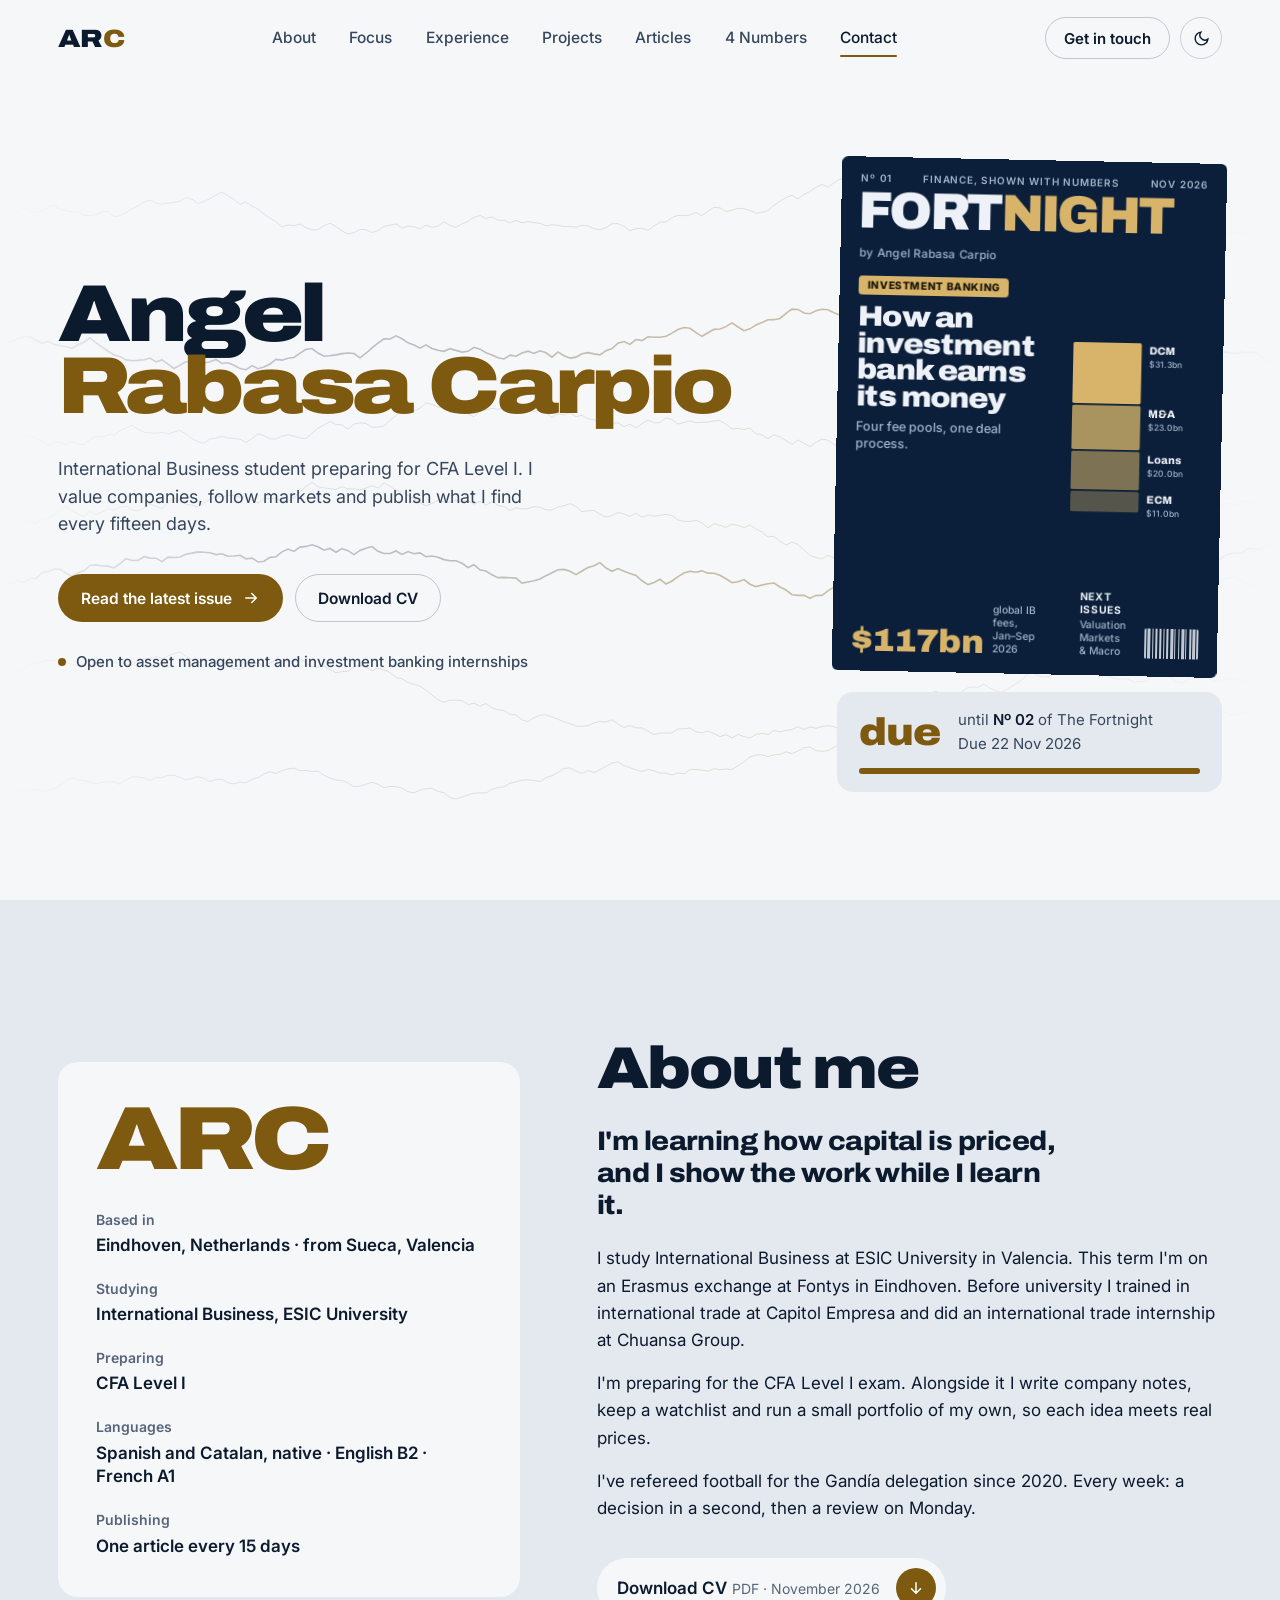
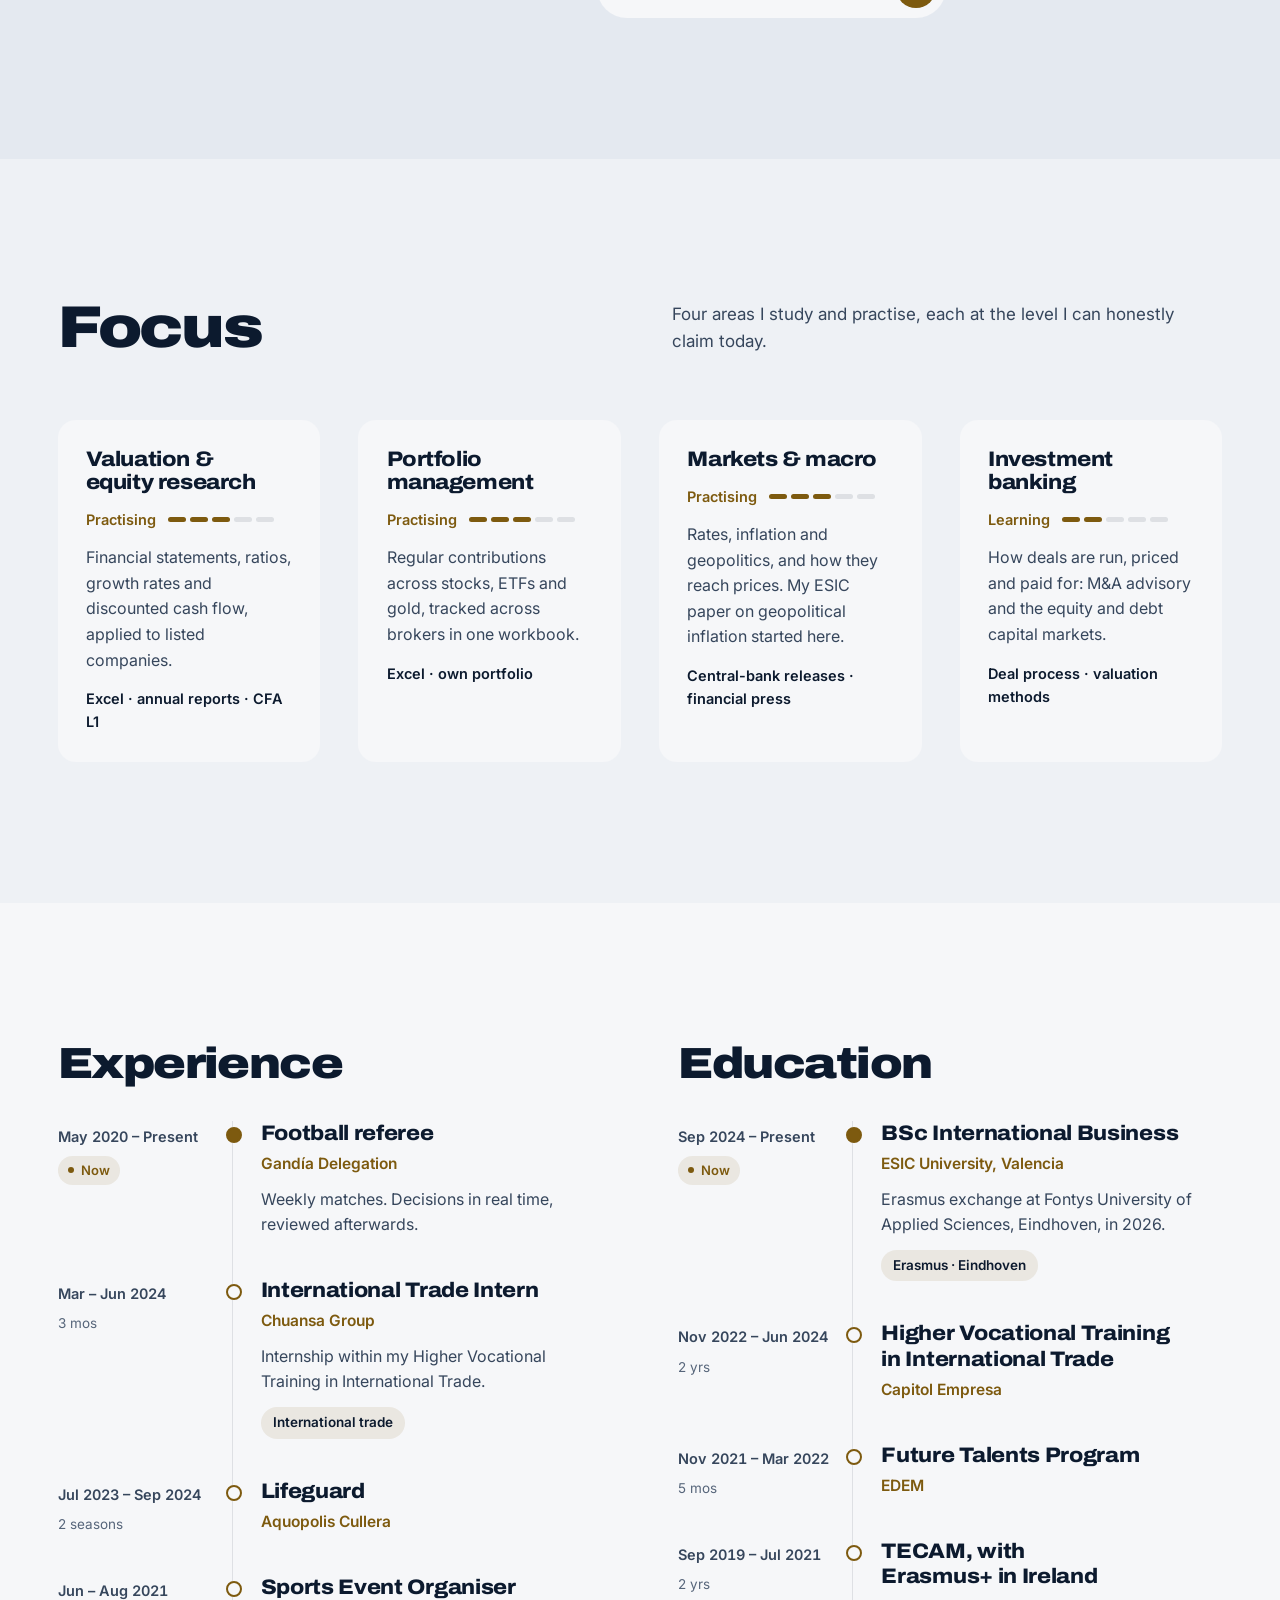
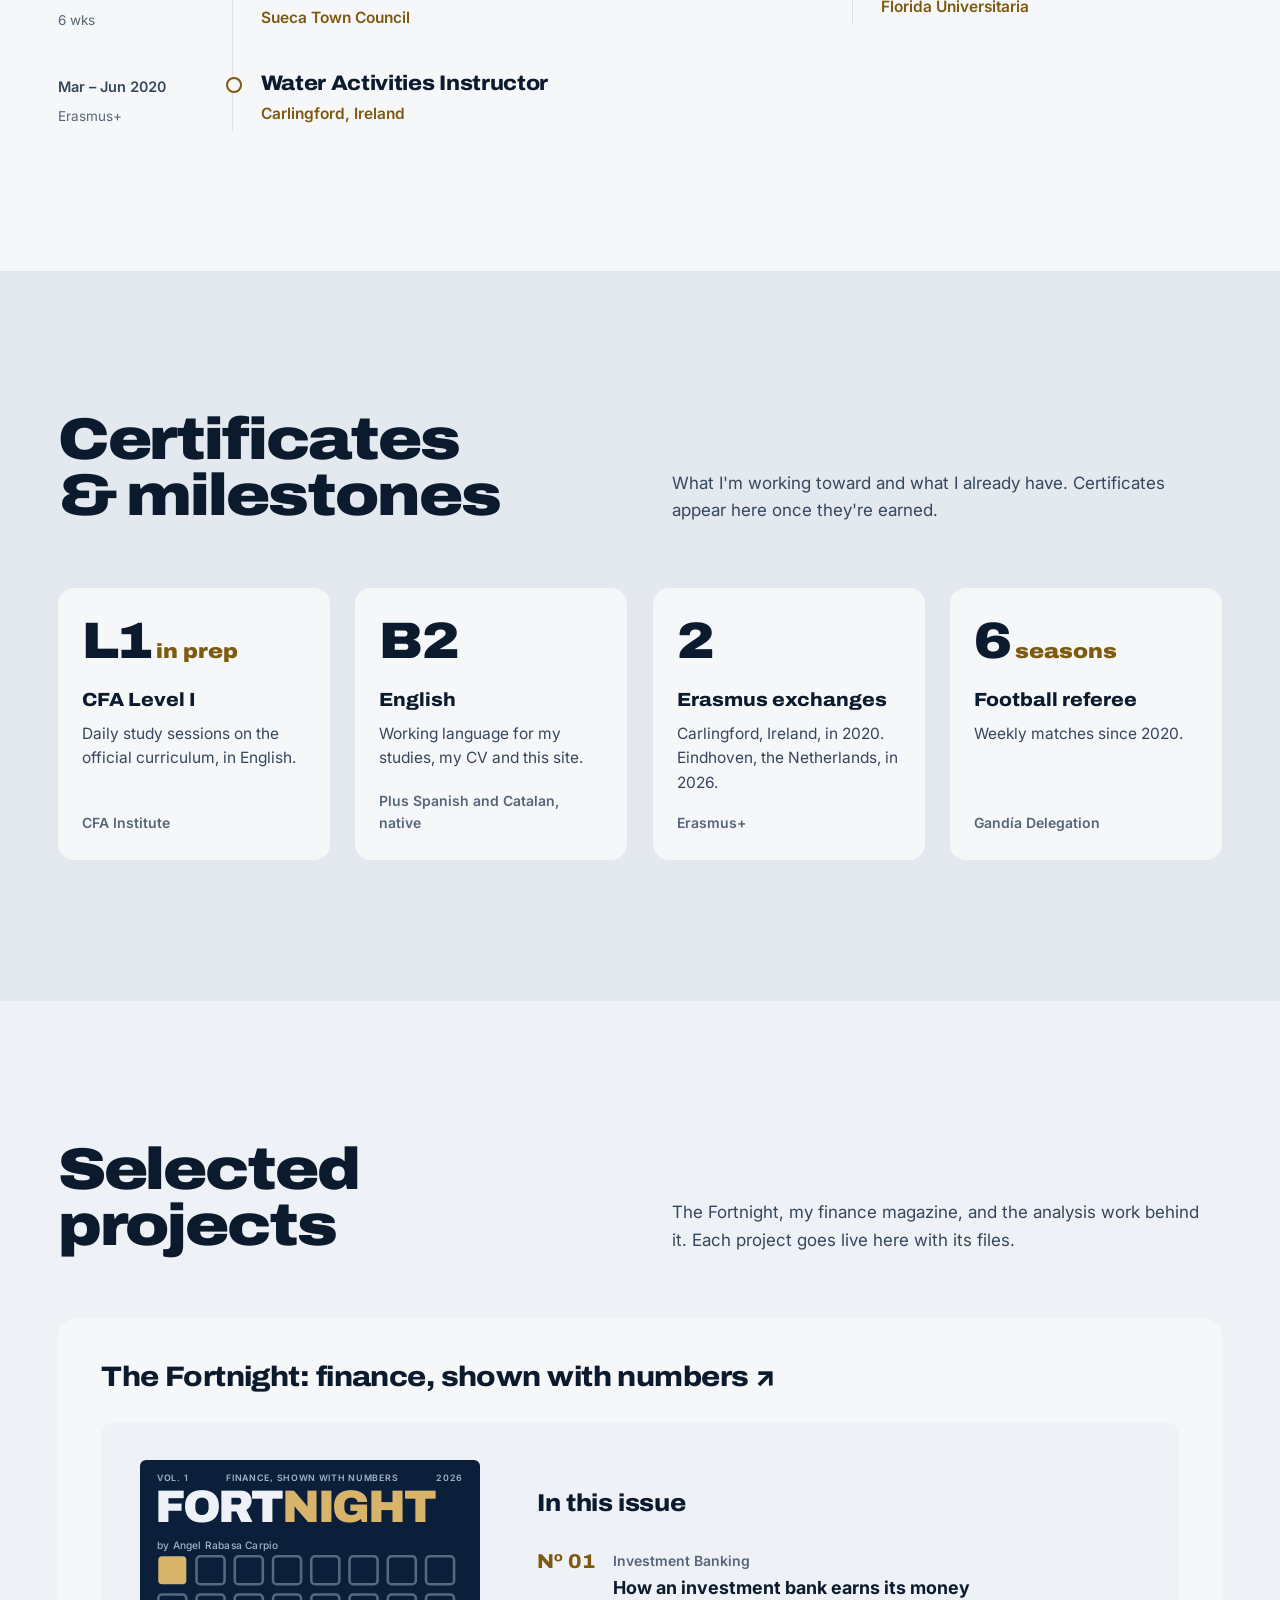
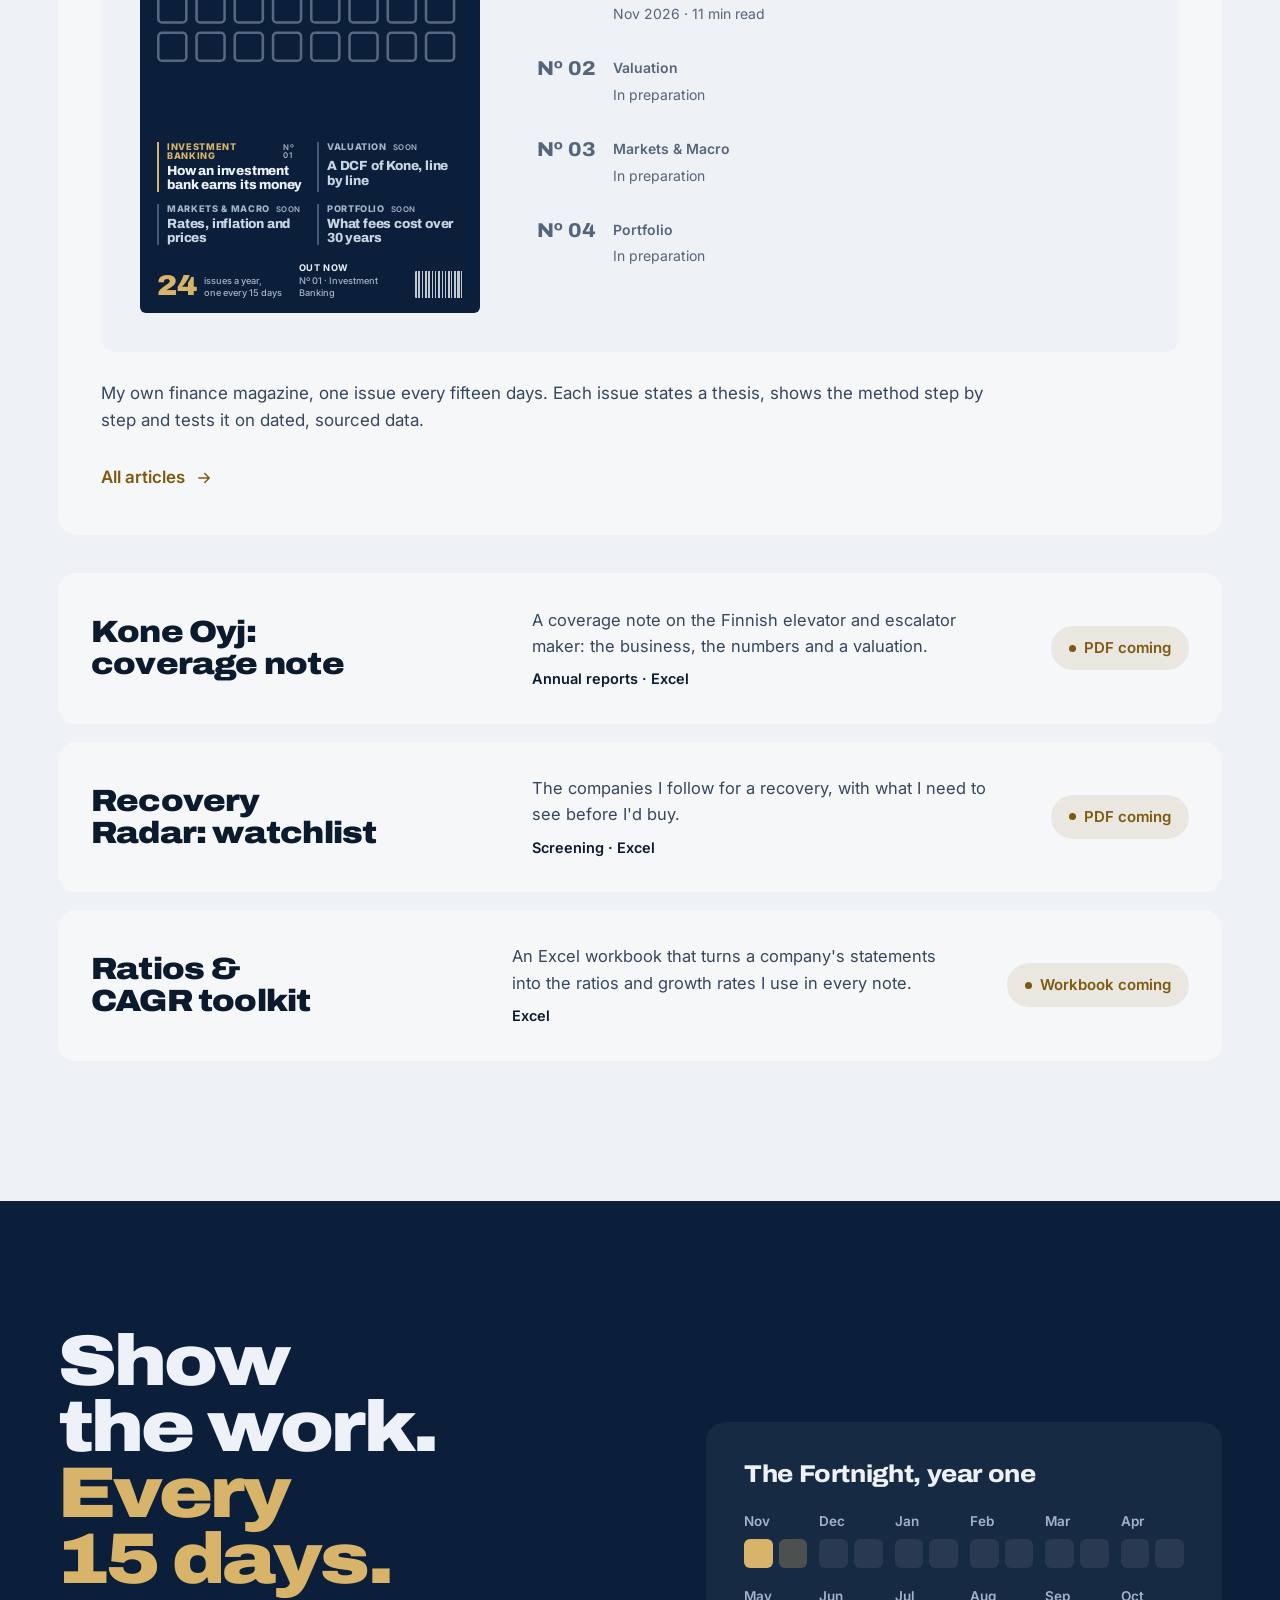
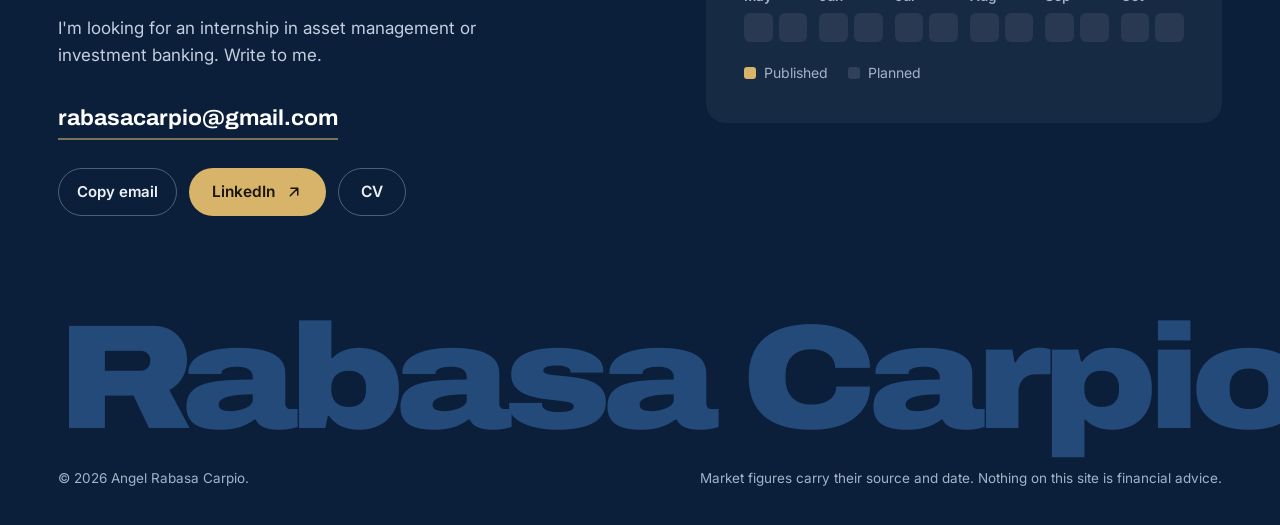
==== index.html @ 465cdd8c "Publish site: 4 Numbers project and pages Co-Authored-By: Claude Sonnet 5.5 <noreply@anthropic.com> " ====
<!doctype html>
<html lang="en">
<head>
<meta charset="utf-8">
<meta name="viewport" content="width=device-width,initial-scale=1,viewport-fit=cover">
<meta name="description" content="Angel Rabasa Carpio, International Business student preparing for CFA Level I. Company notes, portfolio work and a finance magazine published every 15 days.">
<meta property="og:type" content="website">
<meta property="og:url" content="https://angelrabasa.github.io/">
<meta property="og:title" content="Angel Rabasa Carpio · Finance &amp; Investment">
<meta property="og:description" content="Company notes, portfolio work and The Fortnight, a finance magazine published every 15 days.">
<meta property="og:image" content="https://angelrabasa.github.io/og-image.png">
<meta property="og:image:width" content="1200">
<meta property="og:image:height" content="627">
<meta name="twitter:card" content="summary_large_image">
<link rel="icon" href="favicon.svg" type="image/svg+xml">
<title>Angel Rabasa Carpio</title>
<link rel="preconnect" href="https://fonts.googleapis.com">
<link rel="preconnect" href="https://fonts.gstatic.com" crossorigin>
<link rel="stylesheet" href="https://fonts.googleapis.com/css2?family=Inter:wght@400;500;600;700&family=Archivo:wdth,wght@100..125,500..900&display=swap">
<style>
/* Navy and brass: navy grounds that step one tone per section, brass for the one action and the figures that matter. */
:root{
  --ground:#08111f; --field-1:#0c1828; --field-2:#10203a; --field-3:#142a48; --deep:#0a1a30;
  --ink:#edf1f7; --ink-2:#b9c4d4; --ink-3:#8a98ad;
  --accent:#d7b46a; --accent-ink:#1a1406; --accent-soft:rgba(215,180,106,.13);
  --line:rgba(190,205,230,.13); --paper:#efe9de;
  --up:#4fbf86; --down:#e86b5f;
  --sans:"Inter",system-ui,-apple-system,"Segoe UI",sans-serif;
  --display:"Archivo","Inter",system-ui,sans-serif;
  --ease:cubic-bezier(.23,1,.32,1); --ease-io:cubic-bezier(.77,0,.175,1);
  color-scheme:dark;
}
@media (prefers-color-scheme:light){:root:not([data-theme="dark"]){
  --ground:#f6f7f9; --field-1:#eef1f5; --field-2:#e4e9f0; --field-3:#d8dfe9; --deep:#0b1f3a;
  --ink:#0c1a2e; --ink-2:#36465c; --ink-3:#56657a;
  --accent:#7d5a0f; --accent-ink:#ffffff; --accent-soft:rgba(125,90,15,.10);
  --line:rgba(12,26,46,.1);
  --up:#1f7a4d; --down:#b3362f;
  color-scheme:light;
}}
:root[data-theme="light"]{
  --ground:#f6f7f9; --field-1:#eef1f5; --field-2:#e4e9f0; --field-3:#d8dfe9; --deep:#0b1f3a;
  --ink:#0c1a2e; --ink-2:#36465c; --ink-3:#56657a;
  --accent:#7d5a0f; --accent-ink:#ffffff; --accent-soft:rgba(125,90,15,.10);
  --line:rgba(12,26,46,.1);
  --up:#1f7a4d; --down:#b3362f;
  color-scheme:light;
}
*{box-sizing:border-box}
html{scroll-behavior:smooth;scroll-padding-top:84px;scrollbar-color:color-mix(in srgb,var(--ink) 28%,transparent) var(--ground)}
body{margin:0;background:var(--ground);color:var(--ink);font:400 17px/1.6 var(--sans);-webkit-font-smoothing:antialiased;transition:background-color .35s ease,color .35s ease;caret-color:var(--accent)}
::selection{background:var(--accent);color:var(--accent-ink)}
a{color:inherit;text-decoration:none}
img{display:block;max-width:100%}
h1,h2,h3,h4,p,ul,ol,figure,dl,dd{margin:0}
h1,h2,h3{font-family:var(--display);text-wrap:balance}
ul,ol{list-style:none;padding:0}
:focus-visible{outline:2px solid var(--accent);outline-offset:3px;border-radius:4px}
.gut{padding-left:max(20px,4.5vw,env(safe-area-inset-left,0px));padding-right:max(20px,4.5vw,env(safe-area-inset-right,0px))}
.wrap{max-width:1360px;margin:0 auto}
.num{font-variant-numeric:tabular-nums}
svg.i{width:18px;height:18px;fill:none;stroke:currentColor;stroke-width:2;stroke-linecap:round;stroke-linejoin:round;flex:none}
.vh{position:absolute;width:1px;height:1px;overflow:hidden;clip:rect(0 0 0 0);white-space:nowrap}

/* buttons */
.btn{display:inline-flex;align-items:center;gap:10px;height:48px;padding:0 22px;border-radius:999px;font:600 15.5px/1 var(--sans);border:1.5px solid transparent;cursor:pointer;transition:transform .16s var(--ease),background-color .2s ease,color .2s ease,border-color .2s ease}
.btn:active{transform:scale(.97)}
.btn.fill{background:var(--accent);color:var(--accent-ink)}
.btn.line{border-color:color-mix(in srgb,var(--ink) 22%,transparent);color:var(--ink)}
.btn .i{transition:transform .25s var(--ease)}
@media (hover:hover) and (pointer:fine){
  .btn.fill:hover{background:color-mix(in srgb,var(--accent) 86%,var(--ink))}
  .btn.fill:hover .i{transform:translateX(3px)}
  .btn.line:hover{border-color:var(--ink)}
}

/* header */
body::before{content:"";position:fixed;inset:0 0 auto;height:env(safe-area-inset-top,0px);z-index:60;background:var(--ground)}
.bar{position:sticky;top:env(safe-area-inset-top,0px);z-index:50;background:color-mix(in srgb,var(--ground) 94%,transparent);transition:background-color .35s ease}
.bar .wrap{display:flex;align-items:center;justify-content:space-between;gap:24px;height:76px}
.logo{display:inline-flex;align-items:baseline;gap:2px;font:900 25px/1 var(--display);font-stretch:118%;letter-spacing:-.04em;color:var(--ink);transition:color .2s ease}
.logo b{color:var(--accent);font-weight:900}
@media (hover:hover) and (pointer:fine){.logo:hover{color:var(--accent)}}
.nav{display:flex;gap:clamp(18px,2.6vw,40px)}
.nav a{position:relative;font-size:15.5px;font-weight:500;color:var(--ink-2);transition:color .15s ease}
.nav a::after{content:"";position:absolute;left:0;right:0;bottom:-7px;height:2px;border-radius:2px;background:var(--accent);transform:scaleX(0);transform-origin:left;transition:transform .3s var(--ease)}
.nav a[aria-current="true"]{color:var(--ink)}.nav a[aria-current="true"]::after{transform:scaleX(1)}
@media (hover:hover) and (pointer:fine){.nav a:hover{color:var(--ink)}}
.bar-r{display:flex;align-items:center;gap:10px}
.bar .btn{height:42px;padding:0 18px;font-size:15px}
.tt{width:42px;height:42px;display:grid;place-items:center;border-radius:50%;border:1.5px solid color-mix(in srgb,var(--ink) 18%,transparent);background:none;color:var(--ink);cursor:pointer;transition:transform .16s var(--ease),border-color .2s ease}
.tt:active{transform:scale(.92)}
.tt svg{width:17px;height:17px;fill:none;stroke:currentColor;stroke-width:2;stroke-linecap:round;transition:transform .45s var(--ease)}
.tt:active svg{transform:rotate(-40deg)}
.tt .moon{display:none}
:root[data-theme="light"] .tt .sun{display:none}:root[data-theme="light"] .tt .moon{display:block}
@media (prefers-color-scheme:light){:root:not([data-theme="dark"]) .tt .sun{display:none}:root:not([data-theme="dark"]) .tt .moon{display:block}}
@media (max-width:860px){.nav{display:none}}
@media (max-width:420px){.bar .btn.hide-s{display:none}}

/* sections */
.sec{position:relative;padding-block:clamp(96px,11vw,168px);transition:background-color .35s ease}
.f1{background:var(--field-1)}.f2{background:var(--field-2)}.f3{background:var(--field-3)}
.head{display:grid;grid-template-columns:minmax(0,1fr) minmax(0,1fr);gap:clamp(24px,5vw,96px);align-items:end;margin-bottom:clamp(40px,5vw,72px)}
.head h2,.h2{font-weight:900;font-size:clamp(40px,4.6vw,72px);line-height:.95;font-stretch:115%;letter-spacing:-.035em}
.head p{font-size:clamp(17px,1.3vw,19px);color:var(--ink-2);max-width:48ch}
@media (max-width:860px){.head{grid-template-columns:1fr;align-items:start;gap:16px}}

/* figures */
.figs{display:grid;grid-template-columns:repeat(2,minmax(0,1fr));gap:22px 20px;margin-top:28px}
.figs b{display:block;font:900 clamp(30px,2.6vw,40px)/1 var(--display);font-stretch:112%;letter-spacing:-.025em}
.figs b em{font-style:normal;color:var(--accent)}
.figs span{display:block;margin-top:6px;font-size:14.5px;color:var(--ink-3)}
.more{display:inline-flex;align-items:center;gap:10px;margin-top:30px;font-weight:600;color:var(--accent)}
.more .i{transition:transform .25s var(--ease)}
@media (hover:hover) and (pointer:fine){.more:hover .i{transform:translateX(4px)}}
.inl{color:var(--accent);text-decoration:underline;text-decoration-thickness:1.5px;text-underline-offset:3px}

/* footer */
.foot{background:var(--deep);color:#eef2f8;padding-block:clamp(88px,10vw,150px) 36px;overflow:hidden}
.foot-grid{display:grid;grid-template-columns:minmax(0,1.05fr) minmax(0,.95fr);gap:clamp(36px,6vw,104px);align-items:center}
.foot h2{font-weight:900;font-size:clamp(46px,5.6vw,92px);line-height:.92;font-stretch:115%;letter-spacing:-.04em}
.foot h2 span{display:block;color:#d7b46a}
.foot .note{margin-top:22px;font-size:clamp(17px,1.3vw,19px);color:#c3cede;max-width:40ch}
.mail{display:inline-flex;align-items:center;gap:14px;margin-top:36px;font:700 clamp(19px,1.7vw,26px)/1.2 var(--display);font-stretch:105%;color:#fff;border-bottom:2px solid rgba(215,180,106,.55);padding-bottom:6px;transition:border-color .2s ease,color .2s ease;overflow-wrap:anywhere}
@media (hover:hover) and (pointer:fine){.mail:hover{border-color:#d7b46a;color:#e9cf96}}
.foot-act{display:flex;flex-wrap:wrap;gap:12px;margin-top:28px}
.foot .btn.fill{background:#d7b46a;color:#1a1406}
.foot .btn.line{border-color:rgba(238,242,248,.3);color:#eef2f8}
@media (hover:hover) and (pointer:fine){.foot .btn.fill:hover{background:#e6cb92}.foot .btn.line:hover{border-color:#eef2f8}}
.copyb{height:48px;padding:0 18px;border-radius:999px;border:1.5px solid rgba(238,242,248,.3);background:none;color:#eef2f8;font:600 15px/1 var(--sans);cursor:pointer;transition:transform .16s var(--ease),border-color .2s ease}
.copyb:active{transform:scale(.96)}
@media (hover:hover) and (pointer:fine){.copyb:hover{border-color:#eef2f8}}
.word{margin-top:clamp(64px,8vw,112px);font:900 clamp(48px,11.6vw,200px)/.82 var(--display);font-stretch:120%;letter-spacing:-.055em;color:#244a7a;white-space:nowrap;text-align:center}
.small{display:flex;justify-content:space-between;flex-wrap:wrap;gap:8px 24px;margin-top:28px;font-size:13.5px;color:#a3b4ca}
.small a{text-decoration:underline;text-underline-offset:3px}
@media (max-width:900px){.foot-grid{grid-template-columns:minmax(0,1fr)}}

/* reveals: content rises as each section enters */
.js .rv{opacity:0;transform:translateY(26px);transition:opacity .8s var(--ease),transform .8s var(--ease);transition-delay:var(--d,0s)}
.js .rv.in{opacity:1;transform:none}
.js .rv-clip{clip-path:inset(10% 6% 10% 6% round 18px);transition:clip-path 1.1s var(--ease-io)}
.js .rv-clip.in{clip-path:inset(0 0 0 0 round 18px)}
@media (prefers-reduced-motion:reduce){html{scroll-behavior:auto}*,*::before,*::after{animation:none!important}.js .rv{transform:none;transition:opacity .4s ease}.js .rv-clip{clip-path:none;transition:none}}

/* magazine cover: The Fortnight */
.cover{--cv-ink:#eef2f8;--cv-mute:#a3b4ca;--cv-acc:#d7b46a;--cv-bg:#0b1a2e;position:relative;display:block;aspect-ratio:3/4;container-type:inline-size;overflow:hidden;border-radius:6px;background:var(--cv-bg);color:var(--cv-ink);transition:transform .35s var(--ease)}
:root[data-theme="light"] .cover{--cv-bg:#0b1f3a}
@media (prefers-color-scheme:light){:root:not([data-theme="dark"]) .cover{--cv-bg:#0b1f3a}}
@media (hover:hover) and (pointer:fine){a.cover:hover{transform:translateY(-4px) rotate(-.4deg)}}
a.cover:active{transform:scale(.985)}
.cover>span,.cover>svg{position:absolute}
.cv-top{left:5cqi;right:5cqi;top:4.2cqi;display:flex;justify-content:space-between;gap:3cqi;font:600 2.6cqi/1 var(--sans);letter-spacing:.08em;text-transform:uppercase;color:var(--cv-mute)}
.cv-mast{left:4.4cqi;top:8.6cqi;font:900 13.4cqi/.82 var(--display);font-stretch:100%;letter-spacing:-.05em;text-transform:uppercase;color:var(--cv-ink)}
.cv-mast b{color:var(--cv-acc);font-weight:900}
.cv-by{left:5cqi;top:23.6cqi;font:500 3cqi/1 var(--sans);color:var(--cv-mute);letter-spacing:.02em}
.cv-hl{left:5cqi;top:31cqi;width:50cqi;display:grid;gap:2.2cqi}
.cv-kick{display:inline-block;justify-self:start;padding:1.1cqi 2.2cqi;border-radius:1cqi;background:var(--cv-acc);color:#1a1406;font:800 2.7cqi/1 var(--sans);letter-spacing:.06em;text-transform:uppercase}
.cv-h{font:900 7.4cqi/.94 var(--display);font-stretch:108%;letter-spacing:-.03em}
.cv-dk{font:500 3.3cqi/1.3 var(--sans);color:var(--cv-mute)}
.cv-art{right:5cqi;top:47cqi;width:34cqi;height:auto}
.cv-foot{left:5cqi;right:5cqi;bottom:4.5cqi;display:grid;grid-template-columns:auto 1fr auto;gap:5cqi;align-items:end;padding-top:3cqi}
.cv-stat{display:flex;align-items:end;gap:2cqi}
.cv-stat b{font:900 8.4cqi/.8 var(--display);font-stretch:108%;color:var(--cv-acc)}
.cv-stat>span,.cv-next{font:500 2.7cqi/1.25 var(--sans);color:var(--cv-mute)}
.cv-next b{display:block;font-weight:700;color:var(--cv-ink);text-transform:uppercase;letter-spacing:.06em;margin-bottom:.6cqi}
.cv-bar{width:14cqi;height:8cqi;background:repeating-linear-gradient(90deg,#eef2f8 0 .5cqi,transparent .5cqi .9cqi,#eef2f8 .9cqi 1.6cqi,transparent 1.6cqi 2cqi,#eef2f8 2cqi 2.3cqi,transparent 2.3cqi 2.9cqi);opacity:.8;border-radius:.4cqi}
/* the general cover lists every section of the magazine */
.cs-list{left:5cqi;right:5cqi;bottom:20cqi;display:grid;grid-template-columns:1fr 1fr;gap:3.4cqi 4cqi}
.cs-row{display:grid;gap:.9cqi;padding-left:2.4cqi;border-left:.6cqi solid var(--cv-acc)}
.cs-row.off{border-left-color:rgba(163,180,202,.4)}
.cs-k{display:flex;align-items:baseline;gap:1.8cqi;font:800 2.7cqi/1 var(--sans);letter-spacing:.07em;text-transform:uppercase;color:var(--cv-acc)}
.cs-row.off .cs-k{color:var(--cv-mute)}
.cs-k i{font-style:normal;font-weight:600;font-size:2.3cqi;color:var(--cv-mute);letter-spacing:.05em}
.cs-t{font:800 3.9cqi/1.08 var(--display);letter-spacing:-.015em;color:var(--cv-ink)}
.cs-row.off .cs-t{color:#c9d5e3}
.cs-art{left:5cqi;right:5cqi;top:28cqi;width:90cqi;height:auto}

/* back link and crumb, for inner pages */
.back .i{transition:transform .25s var(--ease)}
@media (hover:hover) and (pointer:fine){.back:hover .i{transform:translateX(-3px)}}
.crumb{display:inline-flex;align-items:center;gap:8px;font-size:15px;font-weight:600;color:var(--ink-2);transition:color .2s ease}
@media (hover:hover) and (pointer:fine){.crumb:hover{color:var(--accent)}}
@media (max-width:560px){.back .t{display:none}.bar .btn.back{width:42px;padding:0;justify-content:center}}

.foot-cal{border-radius:20px;background:rgba(238,242,248,.05);padding:clamp(22px,3vw,40px)}
.cal-h{font:800 clamp(20px,1.9vw,26px)/1.1 var(--display);font-stretch:108%;letter-spacing:-.015em;color:#eef2f8}
.cal{display:grid;grid-template-columns:repeat(6,minmax(0,1fr));gap:18px 12px;margin-top:24px}
.cal li{display:grid;grid-template-columns:1fr 1fr;gap:6px}
.cal .m{grid-column:1/-1;font-size:13.5px;font-weight:600;color:#a3b4ca}
.cal i{display:block;aspect-ratio:1;border-radius:6px;background:rgba(238,242,248,.08);transition:background-color .3s ease,transform .3s var(--ease)}
.cal i.on{background:#d7b46a}
.cal i.next{background:rgba(215,180,106,.28)}
@media (hover:hover) and (pointer:fine){.cal i:hover{transform:scale(1.08)}}
.cal-k{display:flex;gap:20px;margin-top:20px;font-size:14px;color:#a3b4ca}
.cal-k span{display:inline-flex;align-items:center;gap:8px}
.cal-k i{width:12px;height:12px;border-radius:3px;background:rgba(238,242,248,.12)}
.cal-k i.on{background:#d7b46a}
@media (max-width:520px){.cal{grid-template-columns:repeat(4,minmax(0,1fr))}}

/* hero */
.hero{position:relative;overflow:hidden;isolation:isolate;min-height:max(620px,min(calc(100vh - 76px),900px));display:flex;align-items:center}
.flow{position:absolute;inset:0;width:100%;height:100%;z-index:-1;pointer-events:none}
.hero-grid{display:grid;grid-template-columns:minmax(0,1.3fr) minmax(0,.7fr);align-items:center;gap:clamp(32px,5vw,96px);width:100%;padding-block:48px 72px}
.hero h1{font-weight:900;font-size:clamp(50px,6.3vw,108px);line-height:.9;font-stretch:118%;letter-spacing:-.045em}
.hero h1 span{display:block;color:var(--accent)}
.lede{margin-top:32px;font-size:clamp(18px,1.4vw,21px);line-height:1.55;color:var(--ink-2);max-width:44ch}
.cta{display:flex;flex-wrap:wrap;gap:12px;margin-top:36px}
.status{display:inline-flex;align-items:center;gap:10px;margin-top:28px;font-size:15px;font-weight:500;color:var(--ink-2)}
.status i{width:8px;height:8px;border-radius:50%;background:var(--accent);animation:ping 2.4s var(--ease) infinite}
@keyframes ping{0%{box-shadow:0 0 0 0 color-mix(in srgb,var(--accent) 50%,transparent)}70%,100%{box-shadow:0 0 0 9px transparent}}
.hero-issue{display:grid;gap:18px;justify-items:center}
.hero-issue .cover{width:min(100%,430px);transform:rotate(1.2deg)}
@media (hover:hover) and (pointer:fine){.hero-issue a.cover:hover{transform:rotate(0) translateY(-4px)}}
.clock{width:min(100%,430px);display:grid;grid-template-columns:auto minmax(0,1fr);gap:4px 18px;align-items:center;padding:18px 22px;border-radius:16px;background:var(--field-2)}
.clock b{grid-row:span 2;font:900 clamp(34px,3vw,44px)/1 var(--display);font-stretch:112%;letter-spacing:-.03em;color:var(--accent)}
.clock span{font-size:15px;color:var(--ink-2);line-height:1.35}
.clock strong{color:var(--ink);font-weight:600}
.clock .track{grid-column:1/-1;height:6px;margin-top:10px;border-radius:3px;background:var(--line);overflow:hidden}
.clock .track i{display:block;height:100%;background:var(--accent);transform-origin:left;transform:scaleX(0);transition:transform 1.2s var(--ease) .4s}
@keyframes up{from{opacity:0;transform:translateY(16px)}}
@keyframes rise{from{opacity:0;transform:translateY(40px) rotate(4deg)}}
.hero-text>*{animation:up .8s var(--ease) both}
.hero-text>:nth-child(2){animation-delay:.07s}.hero-text>:nth-child(3){animation-delay:.14s}.hero-text>:nth-child(4){animation-delay:.21s}
.hero-issue .cover{animation:rise 1.1s var(--ease) .12s both}
.hero-issue .clock{animation:up .8s var(--ease) .35s both}
@media (max-width:980px){.hero{min-height:0}.hero-grid{grid-template-columns:1fr;padding-block:40px 64px}.hero-issue .cover{width:min(100%,360px)}}

/* about */
.about{display:grid;grid-template-columns:minmax(0,.85fr) minmax(0,1.15fr);gap:clamp(36px,6vw,110px);align-items:center}
.card{border-radius:20px;background:var(--ground);padding:clamp(26px,3vw,44px)}
.card .mono{font:900 clamp(64px,7vw,108px)/.85 var(--display);font-stretch:120%;letter-spacing:-.05em;color:var(--accent)}
.facts{display:grid;gap:20px;margin-top:32px}
.facts div{display:grid;gap:3px}
.facts dt{font-size:14px;font-weight:600;color:var(--ink-3)}
.facts dd{font-size:17px;font-weight:600;color:var(--ink);line-height:1.4}
.about .h2{margin-bottom:28px}
.about .big{font:800 clamp(24px,2.1vw,32px)/1.2 var(--display);font-stretch:108%;letter-spacing:-.02em;max-width:26ch;margin-bottom:24px}
.about p+p{margin-top:16px}
.about .copy-t{color:var(--ink);max-width:62ch}
.cv{display:inline-flex;align-items:center;gap:16px;margin-top:36px;padding:10px 10px 10px 20px;border-radius:999px;background:var(--ground);transition:transform .16s var(--ease),background-color .2s ease}
.cv b{font-weight:600}
.cv small{color:var(--ink-3);font-size:14px}
.cv .go{display:grid;place-items:center;width:40px;height:40px;border-radius:50%;background:var(--accent);color:var(--accent-ink);overflow:hidden}
.cv:active{transform:scale(.98)}
@keyframes dl{0%{transform:translateY(0)}45%{transform:translateY(140%)}46%{transform:translateY(-140%)}100%{transform:translateY(0)}}
@media (hover:hover) and (pointer:fine){.cv:hover .go .i{animation:dl .55s var(--ease)}}
@media (max-width:860px){.about{grid-template-columns:1fr}.about .card{order:2}}

/* focus */
.disc{display:grid;grid-template-columns:repeat(4,minmax(0,1fr));gap:clamp(24px,3vw,48px)}
.disc>div{border-radius:18px;background:var(--ground);padding:clamp(22px,2.2vw,32px)}
.disc h3{font-weight:800;font-size:clamp(21px,1.6vw,26px);line-height:1.1;font-stretch:110%;letter-spacing:-.02em}
.lvl{display:flex;align-items:center;gap:12px;margin-top:14px;font-size:14.5px;font-weight:600;color:var(--accent)}
.lvl i{display:flex;gap:4px}.lvl i b{width:18px;height:5px;border-radius:3px;background:var(--line)}.lvl i b.on{background:var(--accent)}
.disc p{margin-top:14px;color:var(--ink-2);font-size:16px}
.disc .tools{margin-top:14px;font-size:14.5px;font-weight:600;color:var(--ink)}
@media (max-width:1100px){.disc{grid-template-columns:repeat(2,minmax(0,1fr))}}
@media (max-width:620px){.disc{grid-template-columns:1fr}}

/* record */
.record{display:grid;grid-template-columns:minmax(0,1fr) minmax(0,1fr);gap:clamp(40px,6vw,104px)}
.record .h2{font-size:clamp(34px,3.4vw,52px);margin-bottom:36px}
.xp{display:grid;grid-template-columns:150px minmax(0,1fr);gap:24px}
.xp-when{padding-top:4px;display:flex;flex-direction:column;align-items:flex-start;gap:8px}
.xp-when time{font-size:14.5px;font-weight:600;color:var(--ink-2);white-space:nowrap;font-variant-numeric:tabular-nums}
.dur{font-size:13.5px;color:var(--ink-3)}
.live{display:inline-flex;align-items:center;gap:7px;font-size:13px;font-weight:600;color:var(--accent);background:var(--accent-soft);padding:4px 10px;border-radius:999px}
.live i{width:6px;height:6px;border-radius:50%;background:var(--accent);animation:ping 2.4s var(--ease) infinite}
.xp-body{position:relative;padding:0 0 40px 28px;border-left:1.5px solid var(--line)}
.xp:last-child .xp-body{padding-bottom:4px}
.xp-body::before{content:"";position:absolute;left:-7px;top:6px;width:12px;height:12px;border-radius:50%;background:var(--ground);border:2px solid var(--accent);transition:background-color .2s ease}
.xp.is-now .xp-body::before{background:var(--accent)}
@media (hover:hover) and (pointer:fine){.xp:hover .xp-body::before{background:var(--accent)}}
.xp-body h3{font-weight:800;font-size:21px;line-height:1.2;font-stretch:108%;letter-spacing:-.015em}
.org{display:block;margin-top:6px;font-size:15.5px;font-weight:600;color:var(--accent)}
.xp-body p{margin-top:10px;font-size:16px;color:var(--ink-2);max-width:56ch}
.tags{display:flex;flex-wrap:wrap;gap:6px;margin-top:12px}
.tags span{font-size:13.5px;font-weight:600;padding:5px 12px;border-radius:999px;background:var(--accent-soft);color:var(--ink)}
@media (max-width:980px){.record{grid-template-columns:1fr}}
@media (max-width:560px){.xp{grid-template-columns:1fr;gap:10px}.xp-when{flex-direction:row;align-items:center;padding-left:28px;border-left:1.5px solid var(--line)}}

/* achievements */
.ach{display:grid;grid-template-columns:repeat(4,minmax(0,1fr));gap:clamp(16px,2vw,28px)}
.ach li{display:flex;flex-direction:column;border-radius:16px;background:var(--ground);padding:28px 24px 26px;transition:transform .25s var(--ease)}
@media (hover:hover) and (pointer:fine){.ach li:hover{transform:translateY(-4px)}}
.ach .fig{font:900 clamp(46px,4vw,64px)/1 var(--display);font-stretch:112%;letter-spacing:-.03em}
.ach .fig small{font-size:.4em;color:var(--accent);letter-spacing:0;margin-left:4px}
.ach h3{margin-top:18px;font-weight:800;font-size:19px;font-stretch:108%}
.ach p{margin-top:6px;font-size:15.5px;color:var(--ink-2)}
.ach .by{margin-top:auto;padding-top:16px;font-size:14px;font-weight:600;color:var(--ink-3)}
@media (max-width:1060px){.ach{grid-template-columns:repeat(2,minmax(0,1fr))}}
@media (max-width:520px){.ach{grid-template-columns:1fr}}

/* projects */
.projects{display:grid;gap:clamp(28px,3vw,44px)}
.project{background:var(--ground);border-radius:20px;padding:clamp(24px,3.4vw,48px)}
.project h3{font-weight:800;font-size:clamp(22px,2.2vw,32px);line-height:1.15;font-stretch:110%;letter-spacing:-.02em;margin-bottom:28px}
.project h3 a{transition:color .2s ease}
@media (hover:hover) and (pointer:fine){.project h3 a:hover{color:var(--accent)}}
.desc{margin-top:28px;color:var(--ink-2);max-width:82ch}
.plist{display:grid;gap:clamp(12px,1.4vw,18px)}
.plist li{display:grid;grid-template-columns:minmax(0,1fr) minmax(0,1.2fr) auto;gap:12px clamp(24px,4vw,64px);align-items:center;border-radius:18px;background:var(--ground);padding:clamp(22px,2.6vw,36px)}
.plist h3{font-weight:900;font-size:clamp(24px,2.4vw,36px);line-height:1.05;font-stretch:112%;letter-spacing:-.025em}
.plist p{color:var(--ink-2);font-size:16.5px}
.plist .tools2{margin-top:8px;color:var(--ink);font-size:14.5px;font-weight:600}
.pill{display:inline-flex;align-items:center;gap:8px;padding:10px 18px;border-radius:999px;background:var(--accent-soft);font-weight:600;color:var(--accent);font-size:15px;white-space:nowrap}
.pill i{width:7px;height:7px;border-radius:50%;background:var(--accent);animation:ping 2.4s var(--ease) infinite}
@media (max-width:860px){.plist li{grid-template-columns:minmax(0,1fr)}.pill{justify-self:start}}
/* issue contents */
.issue{display:grid;grid-template-columns:minmax(0,340px) minmax(0,1fr);gap:clamp(28px,4.5vw,72px);align-items:center;border-radius:14px;background:var(--field-1);padding:clamp(20px,3vw,44px)}
.toc-h{font:800 clamp(20px,1.9vw,26px)/1.1 var(--display);font-stretch:108%;letter-spacing:-.015em}
.toc ol{list-style:none;margin:18px 0 0;padding:0}
.toc li{display:grid;grid-template-columns:64px minmax(0,1fr);gap:12px;padding:16px 0}
.toc-n{white-space:nowrap;font:800 20px/1.1 var(--display);font-stretch:108%;color:var(--accent);font-variant-numeric:tabular-nums}
.toc-b{display:grid;gap:4px}
.toc-s{font-size:14px;font-weight:600;color:var(--ink-3)}
.toc a{font-weight:700;font-size:clamp(17px,1.4vw,20px);line-height:1.25;color:var(--ink);transition:color .2s ease}
@media (hover:hover) and (pointer:fine){.toc a:hover{color:var(--accent)}}
.toc-m,.toc-t{font-size:14px;color:var(--ink-3)}
.toc li.off .toc-n{color:var(--ink-3)}
@media (max-width:760px){.issue{grid-template-columns:minmax(0,1fr)}.issue .cover{width:min(100%,340px);justify-self:center}}
</style>
</head>
<body>

<header class="bar gut">
  <div class="wrap">
    <a class="logo" href="#top" aria-label="Angel Rabasa Carpio, back to top">AR<b>C</b></a>
    <nav class="nav" aria-label="Sections">
      <a href="#about">About</a>
      <a href="#focus">Focus</a>
      <a href="#record">Experience</a>
      <a href="#work">Projects</a>
      <a href="articles.html">Articles</a>
      <a href="4-numeros.html">4 Numbers</a>
      <a href="#contact">Contact</a>
    </nav>
    <div class="bar-r">
      <a class="btn line hide-s" href="#contact">Get in touch</a>
      <button class="tt" id="theme-toggle" type="button" aria-label="Switch between light and dark theme">
        <svg class="sun" viewBox="0 0 24 24"><circle cx="12" cy="12" r="4"/><path d="M12 2v2M12 20v2M4.9 4.9l1.4 1.4M17.7 17.7l1.4 1.4M2 12h2M20 12h2M4.9 19.1l1.4-1.4M17.7 6.3l1.4-1.4"/></svg>
        <svg class="moon" viewBox="0 0 24 24"><path d="M21 12.8A9 9 0 1 1 11.2 3a7 7 0 0 0 9.8 9.8z"/></svg>
      </button>
    </div>
  </div>
</header>

<main id="top">
  <section class="hero gut" id="hero">
    <canvas class="flow" aria-hidden="true"></canvas>
    <div class="wrap hero-grid">
      <div class="hero-text">
        <h1>Angel <span>Rabasa Carpio</span></h1>
        <p class="lede">International Business student preparing for CFA Level I. I value companies, follow markets and publish what I find every fifteen days.</p>
        <div class="cta">
          <a class="btn fill" href="investment-banking.html">Read the latest issue <svg class="i" viewBox="0 0 24 24" aria-hidden="true"><path d="M5 12h14M13 6l6 6-6 6"/></svg></a>
          <a class="btn line" href="cv.pdf" target="_blank" rel="noopener">Download CV</a>
        </div>
        <p class="status"><i></i>Open to asset management and investment banking internships</p>
      </div>
      <div class="hero-issue">
        <a class="cover cv-ib" href="investment-banking.html" aria-label="The Fortnight issue 01: How an investment bank earns its money. Open the article">
  <span class="cv-top"><span>Nº 01</span><span>Finance, shown with numbers</span><span>Nov 2026</span></span>
  <span class="cv-mast">Fort<b>night</b></span>
  <span class="cv-by">by Angel Rabasa Carpio</span>
  <span class="cv-hl"><span class="cv-kick">Investment Banking</span><span class="cv-h">How an investment bank earns its money</span><span class="cv-dk">Four fee pools, one deal process.</span></span>
  <svg class="cv-art" viewBox="0 0 230 318" aria-hidden="true"><rect x="0" y="0.0" width="120" height="107.1" rx="3" fill="#d7b46a" fill-opacity="1"/><text x="134" y="20.0" fill="#eef2f8" font-family="Archivo,Inter,sans-serif" font-weight="800" font-size="19">DCM</text><text x="134" y="42.0" fill="#a3b4ca" font-family="Inter,sans-serif" font-weight="500" font-size="15">$31.3bn</text><rect x="0" y="110.1" width="120" height="77.9" rx="3" fill="#d7b46a" fill-opacity="0.78"/><text x="134" y="130.1" fill="#eef2f8" font-family="Archivo,Inter,sans-serif" font-weight="800" font-size="19">M&A</text><text x="134" y="152.1" fill="#a3b4ca" font-family="Inter,sans-serif" font-weight="500" font-size="15">$23.0bn</text><rect x="0" y="191.0" width="120" height="67.3" rx="3" fill="#d7b46a" fill-opacity="0.56"/><text x="134" y="211.0" fill="#eef2f8" font-family="Archivo,Inter,sans-serif" font-weight="800" font-size="19">Loans</text><text x="134" y="233.0" fill="#a3b4ca" font-family="Inter,sans-serif" font-weight="500" font-size="15">$20.0bn</text><rect x="0" y="261.3" width="120" height="35.7" rx="3" fill="#d7b46a" fill-opacity="0.36"/><text x="134" y="281.3" fill="#eef2f8" font-family="Archivo,Inter,sans-serif" font-weight="800" font-size="19">ECM</text><text x="134" y="303.3" fill="#a3b4ca" font-family="Inter,sans-serif" font-weight="500" font-size="15">$11.0bn</text></svg>
  <span class="cv-foot">
    <span class="cv-stat"><b>$117bn</b><span>global IB fees,<br>Jan–Sep 2026</span></span>
    <span class="cv-next"><b>Next issues</b>Valuation<br>Markets &amp; Macro</span>
    <span class="cv-bar" aria-hidden="true"></span>
  </span>
</a>
        <p class="clock" aria-live="polite"><b class="num" data-next="days">15 days</b><span>until <strong data-next="no">Nº 02</strong> of The Fortnight</span><span>Due <span data-next="date">22 Nov 2026</span></span><span class="track" aria-hidden="true"><i data-next="bar"></i></span></p>
      </div>
    </div>
  </section>

  <section class="sec f2 gut" id="about">
    <div class="wrap about">
      <div class="card rv">
        <p class="mono" aria-hidden="true">ARC</p>
        <dl class="facts">
          <div><dt>Based in</dt><dd>Eindhoven, Netherlands · from Sueca, Valencia</dd></div>
          <div><dt>Studying</dt><dd>International Business, ESIC University</dd></div>
          <div><dt>Preparing</dt><dd>CFA Level I</dd></div>
          <div><dt>Languages</dt><dd>Spanish and Catalan, native · English B2 · French A1</dd></div>
          <div><dt>Publishing</dt><dd>One article every 15 days</dd></div>
        </dl>
      </div>
      <div>
        <h2 class="h2 rv">About me</h2>
        <p class="big rv" style="--d:.06s">I'm learning how capital is priced, and I show the work while I learn it.</p>
        <div class="copy-t rv" style="--d:.12s">
          <p>I study International Business at ESIC University in Valencia. This term I'm on an Erasmus exchange at Fontys in Eindhoven. Before university I trained in international trade at Capitol Empresa and did an international trade internship at Chuansa Group.</p>
          <p>I'm preparing for the CFA Level I exam. Alongside it I write company notes, keep a watchlist and run a small portfolio of my own, so each idea meets real prices.</p>
          <p>I've refereed football for the Gandía delegation since 2020. Every week: a decision in a second, then a review on Monday.</p>
        </div>
        <a class="cv rv" style="--d:.18s" href="cv.pdf" target="_blank" rel="noopener"><span><b>Download CV</b> <small>PDF · November 2026</small></span><span class="go"><svg class="i" viewBox="0 0 24 24" aria-hidden="true"><path d="M12 5v14M6 13l6 6 6-6"/></svg></span></a>
      </div>
    </div>
  </section>

  <section class="sec f1 gut" id="focus">
    <div class="wrap">
      <div class="head"><h2 class="rv">Focus</h2><p class="rv" style="--d:.06s">Four areas I study and practise, each at the level I can honestly claim today.</p></div>
      <div class="disc">
        <div class="rv"><h3>Valuation &amp; equity research</h3><div class="lvl">Practising <i aria-hidden="true"><b class="on"></b><b class="on"></b><b class="on"></b><b></b><b></b></i></div><p>Financial statements, ratios, growth rates and discounted cash flow, applied to listed companies.</p><p class="tools">Excel · annual reports · CFA L1</p></div>
        <div class="rv" style="--d:.06s"><h3>Portfolio management</h3><div class="lvl">Practising <i aria-hidden="true"><b class="on"></b><b class="on"></b><b class="on"></b><b></b><b></b></i></div><p>Regular contributions across stocks, ETFs and gold, tracked across brokers in one workbook.</p><p class="tools">Excel · own portfolio</p></div>
        <div class="rv" style="--d:.12s"><h3>Markets &amp; macro</h3><div class="lvl">Practising <i aria-hidden="true"><b class="on"></b><b class="on"></b><b class="on"></b><b></b><b></b></i></div><p>Rates, inflation and geopolitics, and how they reach prices. My ESIC paper on geopolitical inflation started here.</p><p class="tools">Central-bank releases · financial press</p></div>
        <div class="rv" style="--d:.18s"><h3>Investment banking</h3><div class="lvl">Learning <i aria-hidden="true"><b class="on"></b><b class="on"></b><b></b><b></b><b></b></i></div><p>How deals are run, priced and paid for: M&amp;A advisory and the equity and debt capital markets.</p><p class="tools">Deal process · valuation methods</p></div>
      </div>
    </div>
  </section>

  <section class="sec gut" id="record">
    <div class="wrap record">
      <div>
        <h2 class="h2 rv">Experience</h2>
        <ol>
          <li class="xp is-now rv">
            <div class="xp-when"><time>May 2020 – Present</time><span class="live"><i></i>Now</span></div>
            <div class="xp-body"><h3>Football referee</h3><span class="org">Gandía Delegation</span><p>Weekly matches. Decisions in real time, reviewed afterwards.</p></div>
          </li>
          <li class="xp rv">
            <div class="xp-when"><time>Mar – Jun 2024</time><span class="dur">3 mos</span></div>
            <div class="xp-body"><h3>International Trade Intern</h3><span class="org">Chuansa Group</span><p>Internship within my Higher Vocational Training in International Trade.</p><div class="tags"><span>International trade</span></div></div>
          </li>
          <li class="xp rv">
            <div class="xp-when"><time>Jul 2023 – Sep 2024</time><span class="dur">2 seasons</span></div>
            <div class="xp-body"><h3>Lifeguard</h3><span class="org">Aquopolis Cullera</span></div>
          </li>
          <li class="xp rv">
            <div class="xp-when"><time>Jun – Aug 2021</time><span class="dur">6 wks</span></div>
            <div class="xp-body"><h3>Sports Event Organiser</h3><span class="org">Sueca Town Council</span></div>
          </li>
          <li class="xp rv">
            <div class="xp-when"><time>Mar – Jun 2020</time><span class="dur">Erasmus+</span></div>
            <div class="xp-body"><h3>Water Activities Instructor</h3><span class="org">Carlingford, Ireland</span></div>
          </li>
        </ol>
      </div>
      <div>
        <h2 class="h2 rv">Education</h2>
        <ol>
          <li class="xp is-now rv">
            <div class="xp-when"><time>Sep 2024 – Present</time><span class="live"><i></i>Now</span></div>
            <div class="xp-body"><h3>BSc International Business</h3><span class="org">ESIC University, Valencia</span><p>Erasmus exchange at Fontys University of Applied Sciences, Eindhoven, in 2026.</p><div class="tags"><span>Erasmus · Eindhoven</span></div></div>
          </li>
          <li class="xp rv">
            <div class="xp-when"><time>Nov 2022 – Jun 2024</time><span class="dur">2 yrs</span></div>
            <div class="xp-body"><h3>Higher Vocational Training in International Trade</h3><span class="org">Capitol Empresa</span></div>
          </li>
          <li class="xp rv">
            <div class="xp-when"><time>Nov 2021 – Mar 2022</time><span class="dur">5 mos</span></div>
            <div class="xp-body"><h3>Future Talents Program</h3><span class="org">EDEM</span></div>
          </li>
          <li class="xp rv">
            <div class="xp-when"><time>Sep 2019 – Jul 2021</time><span class="dur">2 yrs</span></div>
            <div class="xp-body"><h3>TECAM, with Erasmus+ in Ireland</h3><span class="org">Florida Universitaria</span></div>
          </li>
        </ol>
      </div>
    </div>
  </section>

  <section class="sec f2 gut" id="achievements">
    <div class="wrap">
      <div class="head"><h2 class="rv">Certificates &amp; milestones</h2><p class="rv" style="--d:.06s">What I'm working toward and what I already have. Certificates appear here once they're earned.</p></div>
      <ul class="ach">
        <li class="rv"><span class="fig">L1<small>in prep</small></span><h3>CFA Level I</h3><p>Daily study sessions on the official curriculum, in English.</p><span class="by">CFA Institute</span></li>
        <li class="rv" style="--d:.06s"><span class="fig">B2</span><h3>English</h3><p>Working language for my studies, my CV and this site.</p><span class="by">Plus Spanish and Catalan, native</span></li>
        <li class="rv" style="--d:.12s"><span class="fig num">2</span><h3>Erasmus exchanges</h3><p>Carlingford, Ireland, in 2020. Eindhoven, the Netherlands, in 2026.</p><span class="by">Erasmus+</span></li>
        <li class="rv" style="--d:.18s"><span class="fig num">6<small>seasons</small></span><h3>Football referee</h3><p>Weekly matches since 2020.</p><span class="by">Gandía Delegation</span></li>
      </ul>
    </div>
  </section>

  <section class="sec f1 gut" id="work">
    <div class="wrap">
      <div class="head"><h2 class="rv">Selected projects</h2><p class="rv" style="--d:.06s">The Fortnight, my finance magazine, and the analysis work behind it. Each project goes live here with its files.</p></div>
      <div class="projects">
        <article class="project rv">
          <h3><a href="articles.html">The Fortnight: finance, shown with numbers ↗</a></h3>
          <div class="issue"><a class="cover cs" href="articles.html" aria-label="The Fortnight: all articles by section. Open the articles page">
  <span class="cv-top"><span>Vol. 1</span><span>Finance, shown with numbers</span><span>2026</span></span>
  <span class="cv-mast">Fort<b>night</b></span>
  <span class="cv-by">by Angel Rabasa Carpio</span>
  <svg class="cs-art" viewBox="0 0 240 90" aria-hidden="true"><rect x="1" y="1" width="22" height="22" rx="3" fill="#d7b46a"/><rect x="31" y="1" width="22" height="22" rx="3" fill="none" stroke="#a3b4ca" stroke-opacity=".5" stroke-width="2"/><rect x="61" y="1" width="22" height="22" rx="3" fill="none" stroke="#a3b4ca" stroke-opacity=".5" stroke-width="2"/><rect x="91" y="1" width="22" height="22" rx="3" fill="none" stroke="#a3b4ca" stroke-opacity=".5" stroke-width="2"/><rect x="121" y="1" width="22" height="22" rx="3" fill="none" stroke="#a3b4ca" stroke-opacity=".5" stroke-width="2"/><rect x="151" y="1" width="22" height="22" rx="3" fill="none" stroke="#a3b4ca" stroke-opacity=".5" stroke-width="2"/><rect x="181" y="1" width="22" height="22" rx="3" fill="none" stroke="#a3b4ca" stroke-opacity=".5" stroke-width="2"/><rect x="211" y="1" width="22" height="22" rx="3" fill="none" stroke="#a3b4ca" stroke-opacity=".5" stroke-width="2"/><rect x="1" y="31" width="22" height="22" rx="3" fill="none" stroke="#a3b4ca" stroke-opacity=".5" stroke-width="2"/><rect x="31" y="31" width="22" height="22" rx="3" fill="none" stroke="#a3b4ca" stroke-opacity=".5" stroke-width="2"/><rect x="61" y="31" width="22" height="22" rx="3" fill="none" stroke="#a3b4ca" stroke-opacity=".5" stroke-width="2"/><rect x="91" y="31" width="22" height="22" rx="3" fill="none" stroke="#a3b4ca" stroke-opacity=".5" stroke-width="2"/><rect x="121" y="31" width="22" height="22" rx="3" fill="none" stroke="#a3b4ca" stroke-opacity=".5" stroke-width="2"/><rect x="151" y="31" width="22" height="22" rx="3" fill="none" stroke="#a3b4ca" stroke-opacity=".5" stroke-width="2"/><rect x="181" y="31" width="22" height="22" rx="3" fill="none" stroke="#a3b4ca" stroke-opacity=".5" stroke-width="2"/><rect x="211" y="31" width="22" height="22" rx="3" fill="none" stroke="#a3b4ca" stroke-opacity=".5" stroke-width="2"/><rect x="1" y="61" width="22" height="22" rx="3" fill="none" stroke="#a3b4ca" stroke-opacity=".5" stroke-width="2"/><rect x="31" y="61" width="22" height="22" rx="3" fill="none" stroke="#a3b4ca" stroke-opacity=".5" stroke-width="2"/><rect x="61" y="61" width="22" height="22" rx="3" fill="none" stroke="#a3b4ca" stroke-opacity=".5" stroke-width="2"/><rect x="91" y="61" width="22" height="22" rx="3" fill="none" stroke="#a3b4ca" stroke-opacity=".5" stroke-width="2"/><rect x="121" y="61" width="22" height="22" rx="3" fill="none" stroke="#a3b4ca" stroke-opacity=".5" stroke-width="2"/><rect x="151" y="61" width="22" height="22" rx="3" fill="none" stroke="#a3b4ca" stroke-opacity=".5" stroke-width="2"/><rect x="181" y="61" width="22" height="22" rx="3" fill="none" stroke="#a3b4ca" stroke-opacity=".5" stroke-width="2"/><rect x="211" y="61" width="22" height="22" rx="3" fill="none" stroke="#a3b4ca" stroke-opacity=".5" stroke-width="2"/></svg>
  <span class="cs-list"><span class="cs-row"><span class="cs-k">Investment Banking<i>Nº 01</i></span><span class="cs-t">How an investment bank earns its money</span></span><span class="cs-row off"><span class="cs-k">Valuation<i>Soon</i></span><span class="cs-t">A DCF of Kone, line by line</span></span><span class="cs-row off"><span class="cs-k">Markets &amp; Macro<i>Soon</i></span><span class="cs-t">Rates, inflation and prices</span></span><span class="cs-row off"><span class="cs-k">Portfolio<i>Soon</i></span><span class="cs-t">What fees cost over 30 years</span></span></span>
  <span class="cv-foot">
    <span class="cv-stat"><b>24</b><span>issues a year,<br>one every 15 days</span></span>
    <span class="cv-next"><b>Out now</b>Nº 01 · Investment Banking</span>
    <span class="cv-bar" aria-hidden="true"></span>
  </span>
</a><div class="toc">
            <p class="toc-h">In this issue</p>
            <ol>
              <li><span class="toc-n">Nº 01</span><span class="toc-b"><span class="toc-s">Investment Banking</span><a href="investment-banking.html">How an investment bank earns its money</a><span class="toc-m">Nov 2026 · 11 min read</span></span></li>
              <li class="off"><span class="toc-n">Nº 02</span><span class="toc-b"><span class="toc-s">Valuation</span><span class="toc-t">In preparation</span></span></li>
              <li class="off"><span class="toc-n">Nº 03</span><span class="toc-b"><span class="toc-s">Markets &amp; Macro</span><span class="toc-t">In preparation</span></span></li>
              <li class="off"><span class="toc-n">Nº 04</span><span class="toc-b"><span class="toc-s">Portfolio</span><span class="toc-t">In preparation</span></span></li>
            </ol>
          </div></div>
          <p class="desc">My own finance magazine, one issue every fifteen days. Each issue states a thesis, shows the method step by step and tests it on dated, sourced data.</p>
          <a class="more" href="articles.html">All articles <svg class="i" viewBox="0 0 24 24" aria-hidden="true"><path d="M5 12h14M13 6l6 6-6 6"/></svg></a>
        </article>
        <ul class="plist">
          <li class="rv"><h3>Kone Oyj: coverage note</h3><div><p>A coverage note on the Finnish elevator and escalator maker: the business, the numbers and a valuation.</p><p class="tools2">Annual reports · Excel</p></div><span class="pill"><i></i>PDF coming</span></li>
          <li class="rv" style="--d:.05s"><h3>Recovery Radar: watchlist</h3><div><p>The companies I follow for a recovery, with what I need to see before I'd buy.</p><p class="tools2">Screening · Excel</p></div><span class="pill"><i></i>PDF coming</span></li>
          <li class="rv" style="--d:.1s"><h3>Ratios &amp; CAGR toolkit</h3><div><p>An Excel workbook that turns a company's statements into the ratios and growth rates I use in every note.</p><p class="tools2">Excel</p></div><span class="pill"><i></i>Workbook coming</span></li>
        </ul>
      </div>
      </div>
    </div>
  </section>
</main>

<footer class="foot gut" id="contact">
  <div class="wrap">
    <div class="foot-grid">
      <div>
        <h2 class="rv">Show the work. <span>Every 15 days.</span></h2>
        <p class="note rv" style="--d:.06s">I'm looking for an internship in asset management or investment banking. Write to me.</p>
        <a class="mail rv" style="--d:.12s" href="mailto:rabasacarpio@gmail.com" id="mail">rabasacarpio@gmail.com</a>
        <div class="foot-act rv" style="--d:.18s">
          <button class="copyb" id="copy-mail" type="button">Copy email</button>
          <a class="btn fill" href="https://www.linkedin.com/in/angel-rabasa-carpio-38a4bb299/" target="_blank" rel="noopener">LinkedIn <svg class="i" viewBox="0 0 24 24" aria-hidden="true"><path d="M7 17L17 7M8 7h9v9"/></svg></a>
          <a class="btn line" href="cv.pdf" target="_blank" rel="noopener">CV</a>
        </div>
      </div>
      <div class="foot-cal rv" style="--d:.1s"><p class="cal-h">The Fortnight, year one</p><ol class="cal" aria-label="Publishing calendar: two issues a month, November 2026 to October 2027"><li><span class="m">Nov</span><i data-slot="0" title="Issue 1"></i><i data-slot="1" title="Issue 2"></i></li><li><span class="m">Dec</span><i data-slot="2" title="Issue 3"></i><i data-slot="3" title="Issue 4"></i></li><li><span class="m">Jan</span><i data-slot="4" title="Issue 5"></i><i data-slot="5" title="Issue 6"></i></li><li><span class="m">Feb</span><i data-slot="6" title="Issue 7"></i><i data-slot="7" title="Issue 8"></i></li><li><span class="m">Mar</span><i data-slot="8" title="Issue 9"></i><i data-slot="9" title="Issue 10"></i></li><li><span class="m">Apr</span><i data-slot="10" title="Issue 11"></i><i data-slot="11" title="Issue 12"></i></li><li><span class="m">May</span><i data-slot="12" title="Issue 13"></i><i data-slot="13" title="Issue 14"></i></li><li><span class="m">Jun</span><i data-slot="14" title="Issue 15"></i><i data-slot="15" title="Issue 16"></i></li><li><span class="m">Jul</span><i data-slot="16" title="Issue 17"></i><i data-slot="17" title="Issue 18"></i></li><li><span class="m">Aug</span><i data-slot="18" title="Issue 19"></i><i data-slot="19" title="Issue 20"></i></li><li><span class="m">Sep</span><i data-slot="20" title="Issue 21"></i><i data-slot="21" title="Issue 22"></i></li><li><span class="m">Oct</span><i data-slot="22" title="Issue 23"></i><i data-slot="23" title="Issue 24"></i></li></ol><p class="cal-k"><span><i class="on"></i>Published</span><span><i></i>Planned</span></p></div>
    </div>
    <p class="word" aria-hidden="true">Rabasa Carpio</p>
    <div class="small"><span>© 2026 Angel Rabasa Carpio.</span><span>Market figures carry their source and date. Nothing on this site is financial advice.</span></div>
  </div>
</footer>


<script src="issues.js"></script>
<script>
document.documentElement.classList.add('js');
(function(){
  var root=document.documentElement;
  try{var t=localStorage.getItem('arc-theme');if(t)root.setAttribute('data-theme',t);}catch(e){}
  function isDark(){var t=root.getAttribute('data-theme');if(t)return t==='dark';return !matchMedia('(prefers-color-scheme: light)').matches;}
  var tt=document.getElementById('theme-toggle');
  if(tt)tt.addEventListener('click',function(){var n=isDark()?'light':'dark';root.setAttribute('data-theme',n);try{localStorage.setItem('arc-theme',n);}catch(e){}});
  var cm=document.getElementById('copy-mail');
  if(cm)cm.addEventListener('click',function(e){
    var b=e.currentTarget,m=document.getElementById('mail');
    function ok(){b.textContent='Copied';setTimeout(function(){b.textContent='Copy email'},1600)}
    function sel(){var r=document.createRange();r.selectNodeContents(m);var s=getSelection();s.removeAllRanges();s.addRange(r)}
    try{navigator.clipboard.writeText(m.textContent).then(ok,sel)}catch(_){sel()}
  });
  /* reveals: everything already in view shows at once; the rest rises as it enters */
  var els=[].slice.call(document.querySelectorAll('.rv')),tick=0;
  if(/[?&]shot/.test(location.search)){els.forEach(function(e){e.classList.add('in')});els=[]}
  function check(){tick=0;var h=innerHeight*.9;els=els.filter(function(e){if(e.getBoundingClientRect().top<h){e.classList.add('in');return false}return true})}
  check();addEventListener('scroll',function(){if(!tick)tick=requestAnimationFrame(check)},{passive:true});addEventListener('resize',check);
  /* nav spy */
  var links=[].slice.call(document.querySelectorAll('.nav a[href^="#"]')),secs=links.map(function(a){return document.querySelector(a.getAttribute('href'))});
  if('IntersectionObserver' in window){var sp=new IntersectionObserver(function(es){es.forEach(function(e){if(e.isIntersecting){links.forEach(function(a){a.setAttribute('aria-current',a.getAttribute('href')==='#'+e.target.id?'true':'false')})}})},{rootMargin:'-45% 0px -50% 0px'});secs.forEach(function(s){s&&sp.observe(s)})}
})();
/* The publishing calendar lives in issues.js (one line, shared by every page). */
window.ISSUES=window.ISSUES||['2026-11-07'];
(function(){
  var nodes=document.querySelectorAll('[data-next]');if(!nodes.length)return;
  var last=new Date(ISSUES[ISSUES.length-1]+'T12:00:00'),due=new Date(last.getTime()+15*864e5),now=new Date();
  var days=Math.ceil((due-now)/864e5),n=ISSUES.length+1;
  var dfmt=due.toLocaleDateString('en-GB',{day:'numeric',month:'short',year:'numeric'});
  nodes.forEach(function(el){
    var k=el.getAttribute('data-next');
    if(k==='days')el.textContent=days>1?days+' days':days===1?'1 day':days===0?'today':'due';
    if(k==='date')el.textContent=dfmt;
    if(k==='no')el.textContent='Nº '+(n<10?'0'+n:n);
    if(k==='bar'){var p=Math.min(1,Math.max(0,1-days/15));el.style.transform='scaleX('+p+')'}
  });
})();

(function(){var s=document.querySelectorAll('.cal i[data-slot]');s.forEach(function(e,i){if(i<ISSUES.length)e.classList.add('on');else if(i===ISSUES.length)e.classList.add('next')})})();

/* hero: price paths drifting across the ground, brass where they cross the text column */
(function(){
  var c=document.querySelector('.flow');if(!c)return;var x=c.getContext('2d'),hero=c.parentElement;
  var W,H,dpr,paths=[],run=false,raf=0,t0=performance.now(),reduce=matchMedia('(prefers-reduced-motion: reduce)').matches;
  function col(){var s=getComputedStyle(document.documentElement);return [s.getPropertyValue('--accent').trim(),s.getPropertyValue('--ink-3').trim()]}
  function rnd(seed){return function(){seed=(seed*16807)%2147483647;return seed/2147483647}}
  function size(){dpr=Math.min(devicePixelRatio||1,2);W=hero.clientWidth;H=hero.clientHeight;c.width=W*dpr;c.height=H*dpr;x.setTransform(dpr,0,0,dpr,0,0);paths=[];var n=7;
    for(var i=0;i<n;i++){var r=rnd(97+i*31),pts=[],v=0;for(var k=0;k<400;k++){v+=(r()-.5)*1.8+Math.sin(k/30+i)*.12;pts.push(v)}paths.push({y:H*(.18+.68*i/(n-1)),p:pts,s:.25+r()*.5})}}
  function draw(now){
    var k=col(),t=(now-t0)/1000;x.clearRect(0,0,W,H);
    for(var i=0;i<paths.length;i++){var P=paths[i],off=reduce?0:t*14*P.s;x.beginPath();
      for(var px=0;px<=W;px+=6){var idx=(px/6+off)%P.p.length,a=Math.floor(idx),f=idx-a,v=P.p[a]*(1-f)+P.p[(a+1)%P.p.length]*f;var y=P.y+v*6;px?x.lineTo(px,y):x.moveTo(px,y)}
      var g=x.createLinearGradient(0,0,W,0);g.addColorStop(0,'rgba(0,0,0,0)');g.addColorStop(.25,k[1]);g.addColorStop(.6,k[0]);g.addColorStop(1,'rgba(0,0,0,0)');
      x.strokeStyle=g;x.globalAlpha=i%3===1?.38:.16;x.lineWidth=i%3===1?1.6:1;x.stroke()}
    x.globalAlpha=1;if(run&&!reduce)raf=requestAnimationFrame(draw)}
  function start(){if(run)return;run=true;raf=requestAnimationFrame(draw)}function stop(){run=false;cancelAnimationFrame(raf)}
  size();draw(performance.now());addEventListener('resize',function(){size();if(!run)draw(performance.now())});
  if(!reduce&&'IntersectionObserver' in window){new IntersectionObserver(function(e){e[0].isIntersecting?start():stop()}).observe(hero)}
  new MutationObserver(function(){if(!run)draw(performance.now())}).observe(document.documentElement,{attributes:true,attributeFilter:['data-theme']});
})();
</script>
</body>
</html>
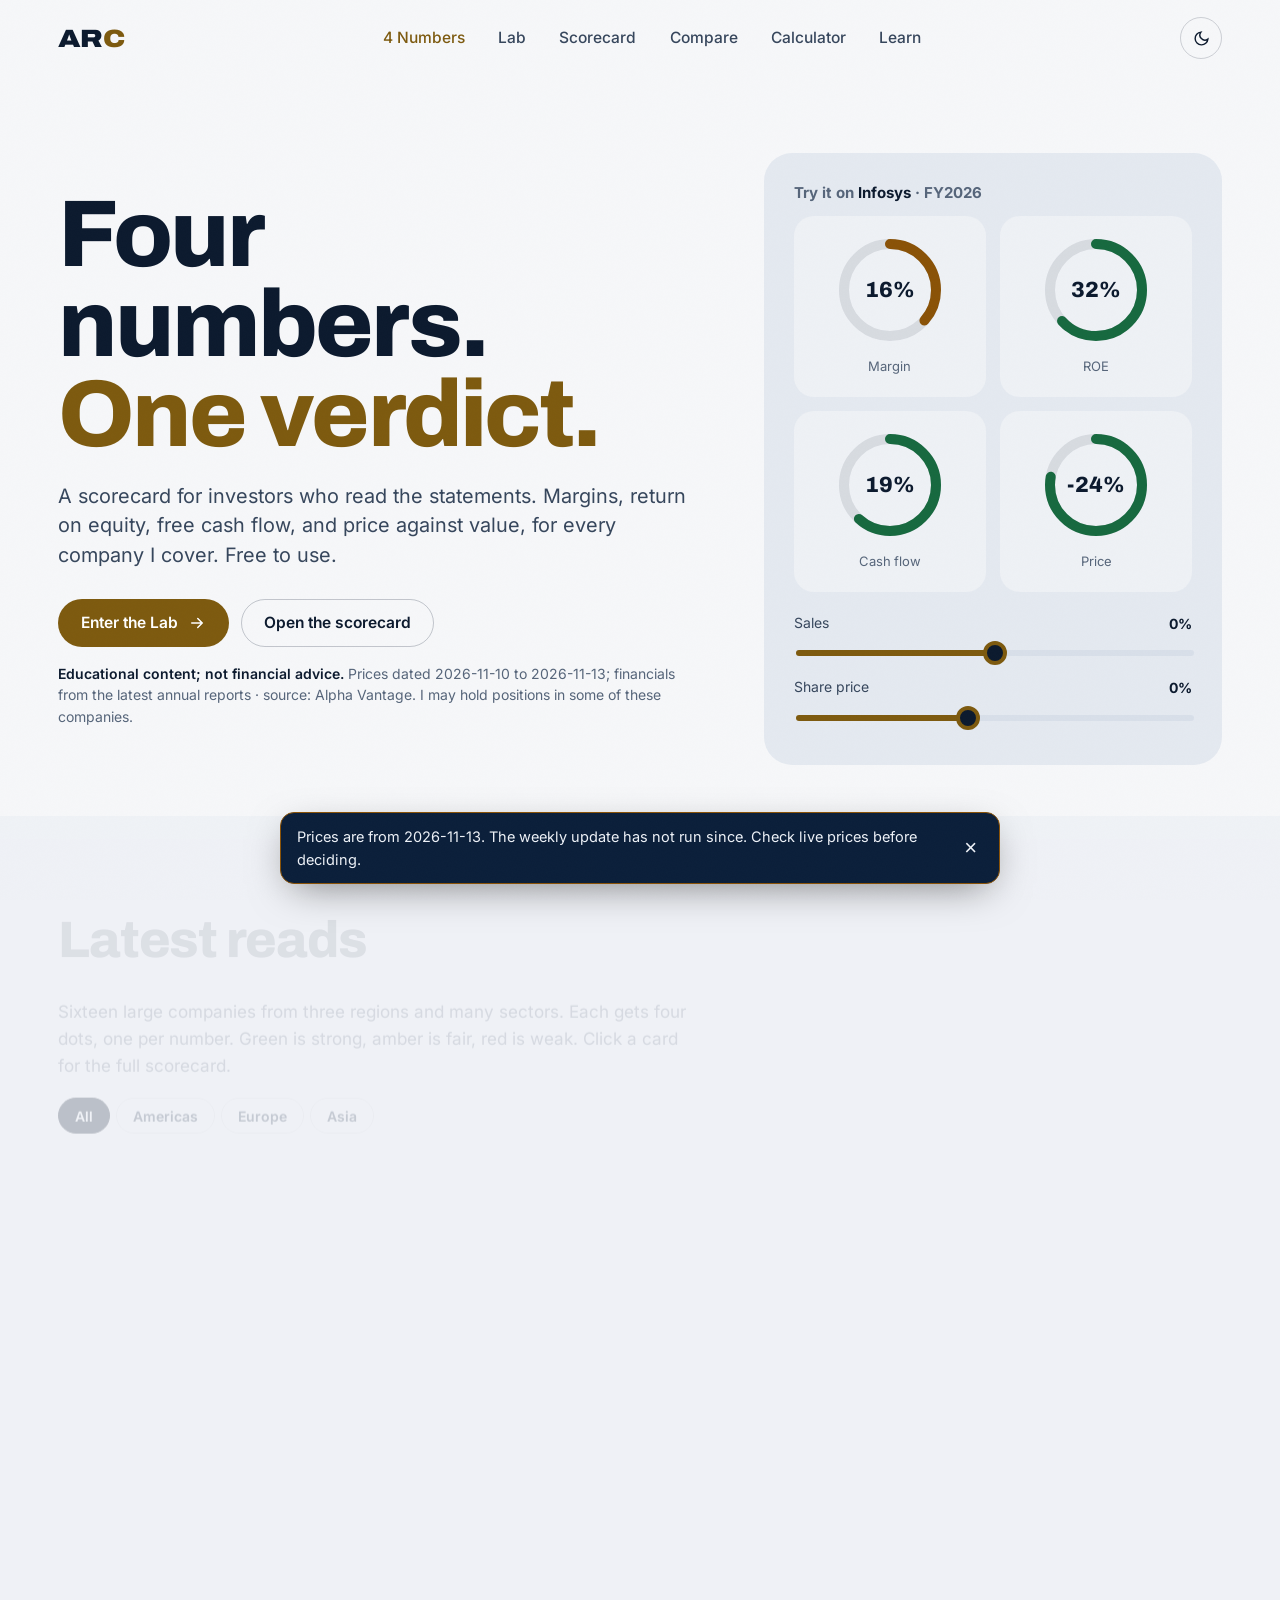
==== commit 5fcdb360: "Keep only the 4 Numbers project; root redirects to it Co-Authored-By: Claude Sonnet 5.5 <noreply@ant" ====
--- a/index.html
+++ b/index.html
@@ -1,606 +1,6 @@
 <!doctype html>
-<html lang="en">
-<head>
-<meta charset="utf-8">
-<meta name="viewport" content="width=device-width,initial-scale=1,viewport-fit=cover">
-<meta name="description" content="Angel Rabasa Carpio, International Business student preparing for CFA Level I. Company notes, portfolio work and a finance magazine published every 15 days.">
-<meta property="og:type" content="website">
-<meta property="og:url" content="https://angelrabasa.github.io/">
-<meta property="og:title" content="Angel Rabasa Carpio · Finance &amp; Investment">
-<meta property="og:description" content="Company notes, portfolio work and The Fortnight, a finance magazine published every 15 days.">
-<meta property="og:image" content="https://angelrabasa.github.io/og-image.png">
-<meta property="og:image:width" content="1200">
-<meta property="og:image:height" content="627">
-<meta name="twitter:card" content="summary_large_image">
-<link rel="icon" href="favicon.svg" type="image/svg+xml">
-<title>Angel Rabasa Carpio</title>
-<link rel="preconnect" href="https://fonts.googleapis.com">
-<link rel="preconnect" href="https://fonts.gstatic.com" crossorigin>
-<link rel="stylesheet" href="https://fonts.googleapis.com/css2?family=Inter:wght@400;500;600;700&family=Archivo:wdth,wght@100..125,500..900&display=swap">
-<style>
-/* Navy and brass: navy grounds that step one tone per section, brass for the one action and the figures that matter. */
-:root{
-  --ground:#08111f; --field-1:#0c1828; --field-2:#10203a; --field-3:#142a48; --deep:#0a1a30;
-  --ink:#edf1f7; --ink-2:#b9c4d4; --ink-3:#8a98ad;
-  --accent:#d7b46a; --accent-ink:#1a1406; --accent-soft:rgba(215,180,106,.13);
-  --line:rgba(190,205,230,.13); --paper:#efe9de;
-  --up:#4fbf86; --down:#e86b5f;
-  --sans:"Inter",system-ui,-apple-system,"Segoe UI",sans-serif;
-  --display:"Archivo","Inter",system-ui,sans-serif;
-  --ease:cubic-bezier(.23,1,.32,1); --ease-io:cubic-bezier(.77,0,.175,1);
-  color-scheme:dark;
-}
-@media (prefers-color-scheme:light){:root:not([data-theme="dark"]){
-  --ground:#f6f7f9; --field-1:#eef1f5; --field-2:#e4e9f0; --field-3:#d8dfe9; --deep:#0b1f3a;
-  --ink:#0c1a2e; --ink-2:#36465c; --ink-3:#56657a;
-  --accent:#7d5a0f; --accent-ink:#ffffff; --accent-soft:rgba(125,90,15,.10);
-  --line:rgba(12,26,46,.1);
-  --up:#1f7a4d; --down:#b3362f;
-  color-scheme:light;
-}}
-:root[data-theme="light"]{
-  --ground:#f6f7f9; --field-1:#eef1f5; --field-2:#e4e9f0; --field-3:#d8dfe9; --deep:#0b1f3a;
-  --ink:#0c1a2e; --ink-2:#36465c; --ink-3:#56657a;
-  --accent:#7d5a0f; --accent-ink:#ffffff; --accent-soft:rgba(125,90,15,.10);
-  --line:rgba(12,26,46,.1);
-  --up:#1f7a4d; --down:#b3362f;
-  color-scheme:light;
-}
-*{box-sizing:border-box}
-html{scroll-behavior:smooth;scroll-padding-top:84px;scrollbar-color:color-mix(in srgb,var(--ink) 28%,transparent) var(--ground)}
-body{margin:0;background:var(--ground);color:var(--ink);font:400 17px/1.6 var(--sans);-webkit-font-smoothing:antialiased;transition:background-color .35s ease,color .35s ease;caret-color:var(--accent)}
-::selection{background:var(--accent);color:var(--accent-ink)}
-a{color:inherit;text-decoration:none}
-img{display:block;max-width:100%}
-h1,h2,h3,h4,p,ul,ol,figure,dl,dd{margin:0}
-h1,h2,h3{font-family:var(--display);text-wrap:balance}
-ul,ol{list-style:none;padding:0}
-:focus-visible{outline:2px solid var(--accent);outline-offset:3px;border-radius:4px}
-.gut{padding-left:max(20px,4.5vw,env(safe-area-inset-left,0px));padding-right:max(20px,4.5vw,env(safe-area-inset-right,0px))}
-.wrap{max-width:1360px;margin:0 auto}
-.num{font-variant-numeric:tabular-nums}
-svg.i{width:18px;height:18px;fill:none;stroke:currentColor;stroke-width:2;stroke-linecap:round;stroke-linejoin:round;flex:none}
-.vh{position:absolute;width:1px;height:1px;overflow:hidden;clip:rect(0 0 0 0);white-space:nowrap}
-
-/* buttons */
-.btn{display:inline-flex;align-items:center;gap:10px;height:48px;padding:0 22px;border-radius:999px;font:600 15.5px/1 var(--sans);border:1.5px solid transparent;cursor:pointer;transition:transform .16s var(--ease),background-color .2s ease,color .2s ease,border-color .2s ease}
-.btn:active{transform:scale(.97)}
-.btn.fill{background:var(--accent);color:var(--accent-ink)}
-.btn.line{border-color:color-mix(in srgb,var(--ink) 22%,transparent);color:var(--ink)}
-.btn .i{transition:transform .25s var(--ease)}
-@media (hover:hover) and (pointer:fine){
-  .btn.fill:hover{background:color-mix(in srgb,var(--accent) 86%,var(--ink))}
-  .btn.fill:hover .i{transform:translateX(3px)}
-  .btn.line:hover{border-color:var(--ink)}
-}
-
-/* header */
-body::before{content:"";position:fixed;inset:0 0 auto;height:env(safe-area-inset-top,0px);z-index:60;background:var(--ground)}
-.bar{position:sticky;top:env(safe-area-inset-top,0px);z-index:50;background:color-mix(in srgb,var(--ground) 94%,transparent);transition:background-color .35s ease}
-.bar .wrap{display:flex;align-items:center;justify-content:space-between;gap:24px;height:76px}
-.logo{display:inline-flex;align-items:baseline;gap:2px;font:900 25px/1 var(--display);font-stretch:118%;letter-spacing:-.04em;color:var(--ink);transition:color .2s ease}
-.logo b{color:var(--accent);font-weight:900}
-@media (hover:hover) and (pointer:fine){.logo:hover{color:var(--accent)}}
-.nav{display:flex;gap:clamp(18px,2.6vw,40px)}
-.nav a{position:relative;font-size:15.5px;font-weight:500;color:var(--ink-2);transition:color .15s ease}
-.nav a::after{content:"";position:absolute;left:0;right:0;bottom:-7px;height:2px;border-radius:2px;background:var(--accent);transform:scaleX(0);transform-origin:left;transition:transform .3s var(--ease)}
-.nav a[aria-current="true"]{color:var(--ink)}.nav a[aria-current="true"]::after{transform:scaleX(1)}
-@media (hover:hover) and (pointer:fine){.nav a:hover{color:var(--ink)}}
-.bar-r{display:flex;align-items:center;gap:10px}
-.bar .btn{height:42px;padding:0 18px;font-size:15px}
-.tt{width:42px;height:42px;display:grid;place-items:center;border-radius:50%;border:1.5px solid color-mix(in srgb,var(--ink) 18%,transparent);background:none;color:var(--ink);cursor:pointer;transition:transform .16s var(--ease),border-color .2s ease}
-.tt:active{transform:scale(.92)}
-.tt svg{width:17px;height:17px;fill:none;stroke:currentColor;stroke-width:2;stroke-linecap:round;transition:transform .45s var(--ease)}
-.tt:active svg{transform:rotate(-40deg)}
-.tt .moon{display:none}
-:root[data-theme="light"] .tt .sun{display:none}:root[data-theme="light"] .tt .moon{display:block}
-@media (prefers-color-scheme:light){:root:not([data-theme="dark"]) .tt .sun{display:none}:root:not([data-theme="dark"]) .tt .moon{display:block}}
-@media (max-width:860px){.nav{display:none}}
-@media (max-width:420px){.bar .btn.hide-s{display:none}}
-
-/* sections */
-.sec{position:relative;padding-block:clamp(96px,11vw,168px);transition:background-color .35s ease}
-.f1{background:var(--field-1)}.f2{background:var(--field-2)}.f3{background:var(--field-3)}
-.head{display:grid;grid-template-columns:minmax(0,1fr) minmax(0,1fr);gap:clamp(24px,5vw,96px);align-items:end;margin-bottom:clamp(40px,5vw,72px)}
-.head h2,.h2{font-weight:900;font-size:clamp(40px,4.6vw,72px);line-height:.95;font-stretch:115%;letter-spacing:-.035em}
-.head p{font-size:clamp(17px,1.3vw,19px);color:var(--ink-2);max-width:48ch}
-@media (max-width:860px){.head{grid-template-columns:1fr;align-items:start;gap:16px}}
-
-/* figures */
-.figs{display:grid;grid-template-columns:repeat(2,minmax(0,1fr));gap:22px 20px;margin-top:28px}
-.figs b{display:block;font:900 clamp(30px,2.6vw,40px)/1 var(--display);font-stretch:112%;letter-spacing:-.025em}
-.figs b em{font-style:normal;color:var(--accent)}
-.figs span{display:block;margin-top:6px;font-size:14.5px;color:var(--ink-3)}
-.more{display:inline-flex;align-items:center;gap:10px;margin-top:30px;font-weight:600;color:var(--accent)}
-.more .i{transition:transform .25s var(--ease)}
-@media (hover:hover) and (pointer:fine){.more:hover .i{transform:translateX(4px)}}
-.inl{color:var(--accent);text-decoration:underline;text-decoration-thickness:1.5px;text-underline-offset:3px}
-
-/* footer */
-.foot{background:var(--deep);color:#eef2f8;padding-block:clamp(88px,10vw,150px) 36px;overflow:hidden}
-.foot-grid{display:grid;grid-template-columns:minmax(0,1.05fr) minmax(0,.95fr);gap:clamp(36px,6vw,104px);align-items:center}
-.foot h2{font-weight:900;font-size:clamp(46px,5.6vw,92px);line-height:.92;font-stretch:115%;letter-spacing:-.04em}
-.foot h2 span{display:block;color:#d7b46a}
-.foot .note{margin-top:22px;font-size:clamp(17px,1.3vw,19px);color:#c3cede;max-width:40ch}
-.mail{display:inline-flex;align-items:center;gap:14px;margin-top:36px;font:700 clamp(19px,1.7vw,26px)/1.2 var(--display);font-stretch:105%;color:#fff;border-bottom:2px solid rgba(215,180,106,.55);padding-bottom:6px;transition:border-color .2s ease,color .2s ease;overflow-wrap:anywhere}
-@media (hover:hover) and (pointer:fine){.mail:hover{border-color:#d7b46a;color:#e9cf96}}
-.foot-act{display:flex;flex-wrap:wrap;gap:12px;margin-top:28px}
-.foot .btn.fill{background:#d7b46a;color:#1a1406}
-.foot .btn.line{border-color:rgba(238,242,248,.3);color:#eef2f8}
-@media (hover:hover) and (pointer:fine){.foot .btn.fill:hover{background:#e6cb92}.foot .btn.line:hover{border-color:#eef2f8}}
-.copyb{height:48px;padding:0 18px;border-radius:999px;border:1.5px solid rgba(238,242,248,.3);background:none;color:#eef2f8;font:600 15px/1 var(--sans);cursor:pointer;transition:transform .16s var(--ease),border-color .2s ease}
-.copyb:active{transform:scale(.96)}
-@media (hover:hover) and (pointer:fine){.copyb:hover{border-color:#eef2f8}}
-.word{margin-top:clamp(64px,8vw,112px);font:900 clamp(48px,11.6vw,200px)/.82 var(--display);font-stretch:120%;letter-spacing:-.055em;color:#244a7a;white-space:nowrap;text-align:center}
-.small{display:flex;justify-content:space-between;flex-wrap:wrap;gap:8px 24px;margin-top:28px;font-size:13.5px;color:#a3b4ca}
-.small a{text-decoration:underline;text-underline-offset:3px}
-@media (max-width:900px){.foot-grid{grid-template-columns:minmax(0,1fr)}}
-
-/* reveals: content rises as each section enters */
-.js .rv{opacity:0;transform:translateY(26px);transition:opacity .8s var(--ease),transform .8s var(--ease);transition-delay:var(--d,0s)}
-.js .rv.in{opacity:1;transform:none}
-.js .rv-clip{clip-path:inset(10% 6% 10% 6% round 18px);transition:clip-path 1.1s var(--ease-io)}
-.js .rv-clip.in{clip-path:inset(0 0 0 0 round 18px)}
-@media (prefers-reduced-motion:reduce){html{scroll-behavior:auto}*,*::before,*::after{animation:none!important}.js .rv{transform:none;transition:opacity .4s ease}.js .rv-clip{clip-path:none;transition:none}}
-
-/* magazine cover: The Fortnight */
-.cover{--cv-ink:#eef2f8;--cv-mute:#a3b4ca;--cv-acc:#d7b46a;--cv-bg:#0b1a2e;position:relative;display:block;aspect-ratio:3/4;container-type:inline-size;overflow:hidden;border-radius:6px;background:var(--cv-bg);color:var(--cv-ink);transition:transform .35s var(--ease)}
-:root[data-theme="light"] .cover{--cv-bg:#0b1f3a}
-@media (prefers-color-scheme:light){:root:not([data-theme="dark"]) .cover{--cv-bg:#0b1f3a}}
-@media (hover:hover) and (pointer:fine){a.cover:hover{transform:translateY(-4px) rotate(-.4deg)}}
-a.cover:active{transform:scale(.985)}
-.cover>span,.cover>svg{position:absolute}
-.cv-top{left:5cqi;right:5cqi;top:4.2cqi;display:flex;justify-content:space-between;gap:3cqi;font:600 2.6cqi/1 var(--sans);letter-spacing:.08em;text-transform:uppercase;color:var(--cv-mute)}
-.cv-mast{left:4.4cqi;top:8.6cqi;font:900 13.4cqi/.82 var(--display);font-stretch:100%;letter-spacing:-.05em;text-transform:uppercase;color:var(--cv-ink)}
-.cv-mast b{color:var(--cv-acc);font-weight:900}
-.cv-by{left:5cqi;top:23.6cqi;font:500 3cqi/1 var(--sans);color:var(--cv-mute);letter-spacing:.02em}
-.cv-hl{left:5cqi;top:31cqi;width:50cqi;display:grid;gap:2.2cqi}
-.cv-kick{display:inline-block;justify-self:start;padding:1.1cqi 2.2cqi;border-radius:1cqi;background:var(--cv-acc);color:#1a1406;font:800 2.7cqi/1 var(--sans);letter-spacing:.06em;text-transform:uppercase}
-.cv-h{font:900 7.4cqi/.94 var(--display);font-stretch:108%;letter-spacing:-.03em}
-.cv-dk{font:500 3.3cqi/1.3 var(--sans);color:var(--cv-mute)}
-.cv-art{right:5cqi;top:47cqi;width:34cqi;height:auto}
-.cv-foot{left:5cqi;right:5cqi;bottom:4.5cqi;display:grid;grid-template-columns:auto 1fr auto;gap:5cqi;align-items:end;padding-top:3cqi}
-.cv-stat{display:flex;align-items:end;gap:2cqi}
-.cv-stat b{font:900 8.4cqi/.8 var(--display);font-stretch:108%;color:var(--cv-acc)}
-.cv-stat>span,.cv-next{font:500 2.7cqi/1.25 var(--sans);color:var(--cv-mute)}
-.cv-next b{display:block;font-weight:700;color:var(--cv-ink);text-transform:uppercase;letter-spacing:.06em;margin-bottom:.6cqi}
-.cv-bar{width:14cqi;height:8cqi;background:repeating-linear-gradient(90deg,#eef2f8 0 .5cqi,transparent .5cqi .9cqi,#eef2f8 .9cqi 1.6cqi,transparent 1.6cqi 2cqi,#eef2f8 2cqi 2.3cqi,transparent 2.3cqi 2.9cqi);opacity:.8;border-radius:.4cqi}
-/* the general cover lists every section of the magazine */
-.cs-list{left:5cqi;right:5cqi;bottom:20cqi;display:grid;grid-template-columns:1fr 1fr;gap:3.4cqi 4cqi}
-.cs-row{display:grid;gap:.9cqi;padding-left:2.4cqi;border-left:.6cqi solid var(--cv-acc)}
-.cs-row.off{border-left-color:rgba(163,180,202,.4)}
-.cs-k{display:flex;align-items:baseline;gap:1.8cqi;font:800 2.7cqi/1 var(--sans);letter-spacing:.07em;text-transform:uppercase;color:var(--cv-acc)}
-.cs-row.off .cs-k{color:var(--cv-mute)}
-.cs-k i{font-style:normal;font-weight:600;font-size:2.3cqi;color:var(--cv-mute);letter-spacing:.05em}
-.cs-t{font:800 3.9cqi/1.08 var(--display);letter-spacing:-.015em;color:var(--cv-ink)}
-.cs-row.off .cs-t{color:#c9d5e3}
-.cs-art{left:5cqi;right:5cqi;top:28cqi;width:90cqi;height:auto}
-
-/* back link and crumb, for inner pages */
-.back .i{transition:transform .25s var(--ease)}
-@media (hover:hover) and (pointer:fine){.back:hover .i{transform:translateX(-3px)}}
-.crumb{display:inline-flex;align-items:center;gap:8px;font-size:15px;font-weight:600;color:var(--ink-2);transition:color .2s ease}
-@media (hover:hover) and (pointer:fine){.crumb:hover{color:var(--accent)}}
-@media (max-width:560px){.back .t{display:none}.bar .btn.back{width:42px;padding:0;justify-content:center}}
-
-.foot-cal{border-radius:20px;background:rgba(238,242,248,.05);padding:clamp(22px,3vw,40px)}
-.cal-h{font:800 clamp(20px,1.9vw,26px)/1.1 var(--display);font-stretch:108%;letter-spacing:-.015em;color:#eef2f8}
-.cal{display:grid;grid-template-columns:repeat(6,minmax(0,1fr));gap:18px 12px;margin-top:24px}
-.cal li{display:grid;grid-template-columns:1fr 1fr;gap:6px}
-.cal .m{grid-column:1/-1;font-size:13.5px;font-weight:600;color:#a3b4ca}
-.cal i{display:block;aspect-ratio:1;border-radius:6px;background:rgba(238,242,248,.08);transition:background-color .3s ease,transform .3s var(--ease)}
-.cal i.on{background:#d7b46a}
-.cal i.next{background:rgba(215,180,106,.28)}
-@media (hover:hover) and (pointer:fine){.cal i:hover{transform:scale(1.08)}}
-.cal-k{display:flex;gap:20px;margin-top:20px;font-size:14px;color:#a3b4ca}
-.cal-k span{display:inline-flex;align-items:center;gap:8px}
-.cal-k i{width:12px;height:12px;border-radius:3px;background:rgba(238,242,248,.12)}
-.cal-k i.on{background:#d7b46a}
-@media (max-width:520px){.cal{grid-template-columns:repeat(4,minmax(0,1fr))}}
-
-/* hero */
-.hero{position:relative;overflow:hidden;isolation:isolate;min-height:max(620px,min(calc(100vh - 76px),900px));display:flex;align-items:center}
-.flow{position:absolute;inset:0;width:100%;height:100%;z-index:-1;pointer-events:none}
-.hero-grid{display:grid;grid-template-columns:minmax(0,1.3fr) minmax(0,.7fr);align-items:center;gap:clamp(32px,5vw,96px);width:100%;padding-block:48px 72px}
-.hero h1{font-weight:900;font-size:clamp(50px,6.3vw,108px);line-height:.9;font-stretch:118%;letter-spacing:-.045em}
-.hero h1 span{display:block;color:var(--accent)}
-.lede{margin-top:32px;font-size:clamp(18px,1.4vw,21px);line-height:1.55;color:var(--ink-2);max-width:44ch}
-.cta{display:flex;flex-wrap:wrap;gap:12px;margin-top:36px}
-.status{display:inline-flex;align-items:center;gap:10px;margin-top:28px;font-size:15px;font-weight:500;color:var(--ink-2)}
-.status i{width:8px;height:8px;border-radius:50%;background:var(--accent);animation:ping 2.4s var(--ease) infinite}
-@keyframes ping{0%{box-shadow:0 0 0 0 color-mix(in srgb,var(--accent) 50%,transparent)}70%,100%{box-shadow:0 0 0 9px transparent}}
-.hero-issue{display:grid;gap:18px;justify-items:center}
-.hero-issue .cover{width:min(100%,430px);transform:rotate(1.2deg)}
-@media (hover:hover) and (pointer:fine){.hero-issue a.cover:hover{transform:rotate(0) translateY(-4px)}}
-.clock{width:min(100%,430px);display:grid;grid-template-columns:auto minmax(0,1fr);gap:4px 18px;align-items:center;padding:18px 22px;border-radius:16px;background:var(--field-2)}
-.clock b{grid-row:span 2;font:900 clamp(34px,3vw,44px)/1 var(--display);font-stretch:112%;letter-spacing:-.03em;color:var(--accent)}
-.clock span{font-size:15px;color:var(--ink-2);line-height:1.35}
-.clock strong{color:var(--ink);font-weight:600}
-.clock .track{grid-column:1/-1;height:6px;margin-top:10px;border-radius:3px;background:var(--line);overflow:hidden}
-.clock .track i{display:block;height:100%;background:var(--accent);transform-origin:left;transform:scaleX(0);transition:transform 1.2s var(--ease) .4s}
-@keyframes up{from{opacity:0;transform:translateY(16px)}}
-@keyframes rise{from{opacity:0;transform:translateY(40px) rotate(4deg)}}
-.hero-text>*{animation:up .8s var(--ease) both}
-.hero-text>:nth-child(2){animation-delay:.07s}.hero-text>:nth-child(3){animation-delay:.14s}.hero-text>:nth-child(4){animation-delay:.21s}
-.hero-issue .cover{animation:rise 1.1s var(--ease) .12s both}
-.hero-issue .clock{animation:up .8s var(--ease) .35s both}
-@media (max-width:980px){.hero{min-height:0}.hero-grid{grid-template-columns:1fr;padding-block:40px 64px}.hero-issue .cover{width:min(100%,360px)}}
-
-/* about */
-.about{display:grid;grid-template-columns:minmax(0,.85fr) minmax(0,1.15fr);gap:clamp(36px,6vw,110px);align-items:center}
-.card{border-radius:20px;background:var(--ground);padding:clamp(26px,3vw,44px)}
-.card .mono{font:900 clamp(64px,7vw,108px)/.85 var(--display);font-stretch:120%;letter-spacing:-.05em;color:var(--accent)}
-.facts{display:grid;gap:20px;margin-top:32px}
-.facts div{display:grid;gap:3px}
-.facts dt{font-size:14px;font-weight:600;color:var(--ink-3)}
-.facts dd{font-size:17px;font-weight:600;color:var(--ink);line-height:1.4}
-.about .h2{margin-bottom:28px}
-.about .big{font:800 clamp(24px,2.1vw,32px)/1.2 var(--display);font-stretch:108%;letter-spacing:-.02em;max-width:26ch;margin-bottom:24px}
-.about p+p{margin-top:16px}
-.about .copy-t{color:var(--ink);max-width:62ch}
-.cv{display:inline-flex;align-items:center;gap:16px;margin-top:36px;padding:10px 10px 10px 20px;border-radius:999px;background:var(--ground);transition:transform .16s var(--ease),background-color .2s ease}
-.cv b{font-weight:600}
-.cv small{color:var(--ink-3);font-size:14px}
-.cv .go{display:grid;place-items:center;width:40px;height:40px;border-radius:50%;background:var(--accent);color:var(--accent-ink);overflow:hidden}
-.cv:active{transform:scale(.98)}
-@keyframes dl{0%{transform:translateY(0)}45%{transform:translateY(140%)}46%{transform:translateY(-140%)}100%{transform:translateY(0)}}
-@media (hover:hover) and (pointer:fine){.cv:hover .go .i{animation:dl .55s var(--ease)}}
-@media (max-width:860px){.about{grid-template-columns:1fr}.about .card{order:2}}
-
-/* focus */
-.disc{display:grid;grid-template-columns:repeat(4,minmax(0,1fr));gap:clamp(24px,3vw,48px)}
-.disc>div{border-radius:18px;background:var(--ground);padding:clamp(22px,2.2vw,32px)}
-.disc h3{font-weight:800;font-size:clamp(21px,1.6vw,26px);line-height:1.1;font-stretch:110%;letter-spacing:-.02em}
-.lvl{display:flex;align-items:center;gap:12px;margin-top:14px;font-size:14.5px;font-weight:600;color:var(--accent)}
-.lvl i{display:flex;gap:4px}.lvl i b{width:18px;height:5px;border-radius:3px;background:var(--line)}.lvl i b.on{background:var(--accent)}
-.disc p{margin-top:14px;color:var(--ink-2);font-size:16px}
-.disc .tools{margin-top:14px;font-size:14.5px;font-weight:600;color:var(--ink)}
-@media (max-width:1100px){.disc{grid-template-columns:repeat(2,minmax(0,1fr))}}
-@media (max-width:620px){.disc{grid-template-columns:1fr}}
-
-/* record */
-.record{display:grid;grid-template-columns:minmax(0,1fr) minmax(0,1fr);gap:clamp(40px,6vw,104px)}
-.record .h2{font-size:clamp(34px,3.4vw,52px);margin-bottom:36px}
-.xp{display:grid;grid-template-columns:150px minmax(0,1fr);gap:24px}
-.xp-when{padding-top:4px;display:flex;flex-direction:column;align-items:flex-start;gap:8px}
-.xp-when time{font-size:14.5px;font-weight:600;color:var(--ink-2);white-space:nowrap;font-variant-numeric:tabular-nums}
-.dur{font-size:13.5px;color:var(--ink-3)}
-.live{display:inline-flex;align-items:center;gap:7px;font-size:13px;font-weight:600;color:var(--accent);background:var(--accent-soft);padding:4px 10px;border-radius:999px}
-.live i{width:6px;height:6px;border-radius:50%;background:var(--accent);animation:ping 2.4s var(--ease) infinite}
-.xp-body{position:relative;padding:0 0 40px 28px;border-left:1.5px solid var(--line)}
-.xp:last-child .xp-body{padding-bottom:4px}
-.xp-body::before{content:"";position:absolute;left:-7px;top:6px;width:12px;height:12px;border-radius:50%;background:var(--ground);border:2px solid var(--accent);transition:background-color .2s ease}
-.xp.is-now .xp-body::before{background:var(--accent)}
-@media (hover:hover) and (pointer:fine){.xp:hover .xp-body::before{background:var(--accent)}}
-.xp-body h3{font-weight:800;font-size:21px;line-height:1.2;font-stretch:108%;letter-spacing:-.015em}
-.org{display:block;margin-top:6px;font-size:15.5px;font-weight:600;color:var(--accent)}
-.xp-body p{margin-top:10px;font-size:16px;color:var(--ink-2);max-width:56ch}
-.tags{display:flex;flex-wrap:wrap;gap:6px;margin-top:12px}
-.tags span{font-size:13.5px;font-weight:600;padding:5px 12px;border-radius:999px;background:var(--accent-soft);color:var(--ink)}
-@media (max-width:980px){.record{grid-template-columns:1fr}}
-@media (max-width:560px){.xp{grid-template-columns:1fr;gap:10px}.xp-when{flex-direction:row;align-items:center;padding-left:28px;border-left:1.5px solid var(--line)}}
-
-/* achievements */
-.ach{display:grid;grid-template-columns:repeat(4,minmax(0,1fr));gap:clamp(16px,2vw,28px)}
-.ach li{display:flex;flex-direction:column;border-radius:16px;background:var(--ground);padding:28px 24px 26px;transition:transform .25s var(--ease)}
-@media (hover:hover) and (pointer:fine){.ach li:hover{transform:translateY(-4px)}}
-.ach .fig{font:900 clamp(46px,4vw,64px)/1 var(--display);font-stretch:112%;letter-spacing:-.03em}
-.ach .fig small{font-size:.4em;color:var(--accent);letter-spacing:0;margin-left:4px}
-.ach h3{margin-top:18px;font-weight:800;font-size:19px;font-stretch:108%}
-.ach p{margin-top:6px;font-size:15.5px;color:var(--ink-2)}
-.ach .by{margin-top:auto;padding-top:16px;font-size:14px;font-weight:600;color:var(--ink-3)}
-@media (max-width:1060px){.ach{grid-template-columns:repeat(2,minmax(0,1fr))}}
-@media (max-width:520px){.ach{grid-template-columns:1fr}}
-
-/* projects */
-.projects{display:grid;gap:clamp(28px,3vw,44px)}
-.project{background:var(--ground);border-radius:20px;padding:clamp(24px,3.4vw,48px)}
-.project h3{font-weight:800;font-size:clamp(22px,2.2vw,32px);line-height:1.15;font-stretch:110%;letter-spacing:-.02em;margin-bottom:28px}
-.project h3 a{transition:color .2s ease}
-@media (hover:hover) and (pointer:fine){.project h3 a:hover{color:var(--accent)}}
-.desc{margin-top:28px;color:var(--ink-2);max-width:82ch}
-.plist{display:grid;gap:clamp(12px,1.4vw,18px)}
-.plist li{display:grid;grid-template-columns:minmax(0,1fr) minmax(0,1.2fr) auto;gap:12px clamp(24px,4vw,64px);align-items:center;border-radius:18px;background:var(--ground);padding:clamp(22px,2.6vw,36px)}
-.plist h3{font-weight:900;font-size:clamp(24px,2.4vw,36px);line-height:1.05;font-stretch:112%;letter-spacing:-.025em}
-.plist p{color:var(--ink-2);font-size:16.5px}
-.plist .tools2{margin-top:8px;color:var(--ink);font-size:14.5px;font-weight:600}
-.pill{display:inline-flex;align-items:center;gap:8px;padding:10px 18px;border-radius:999px;background:var(--accent-soft);font-weight:600;color:var(--accent);font-size:15px;white-space:nowrap}
-.pill i{width:7px;height:7px;border-radius:50%;background:var(--accent);animation:ping 2.4s var(--ease) infinite}
-@media (max-width:860px){.plist li{grid-template-columns:minmax(0,1fr)}.pill{justify-self:start}}
-/* issue contents */
-.issue{display:grid;grid-template-columns:minmax(0,340px) minmax(0,1fr);gap:clamp(28px,4.5vw,72px);align-items:center;border-radius:14px;background:var(--field-1);padding:clamp(20px,3vw,44px)}
-.toc-h{font:800 clamp(20px,1.9vw,26px)/1.1 var(--display);font-stretch:108%;letter-spacing:-.015em}
-.toc ol{list-style:none;margin:18px 0 0;padding:0}
-.toc li{display:grid;grid-template-columns:64px minmax(0,1fr);gap:12px;padding:16px 0}
-.toc-n{white-space:nowrap;font:800 20px/1.1 var(--display);font-stretch:108%;color:var(--accent);font-variant-numeric:tabular-nums}
-.toc-b{display:grid;gap:4px}
-.toc-s{font-size:14px;font-weight:600;color:var(--ink-3)}
-.toc a{font-weight:700;font-size:clamp(17px,1.4vw,20px);line-height:1.25;color:var(--ink);transition:color .2s ease}
-@media (hover:hover) and (pointer:fine){.toc a:hover{color:var(--accent)}}
-.toc-m,.toc-t{font-size:14px;color:var(--ink-3)}
-.toc li.off .toc-n{color:var(--ink-3)}
-@media (max-width:760px){.issue{grid-template-columns:minmax(0,1fr)}.issue .cover{width:min(100%,340px);justify-self:center}}
-</style>
-</head>
-<body>
-
-<header class="bar gut">
-  <div class="wrap">
-    <a class="logo" href="#top" aria-label="Angel Rabasa Carpio, back to top">AR<b>C</b></a>
-    <nav class="nav" aria-label="Sections">
-      <a href="#about">About</a>
-      <a href="#focus">Focus</a>
-      <a href="#record">Experience</a>
-      <a href="#work">Projects</a>
-      <a href="articles.html">Articles</a>
-      <a href="4-numeros.html">4 Numbers</a>
-      <a href="#contact">Contact</a>
-    </nav>
-    <div class="bar-r">
-      <a class="btn line hide-s" href="#contact">Get in touch</a>
-      <button class="tt" id="theme-toggle" type="button" aria-label="Switch between light and dark theme">
-        <svg class="sun" viewBox="0 0 24 24"><circle cx="12" cy="12" r="4"/><path d="M12 2v2M12 20v2M4.9 4.9l1.4 1.4M17.7 17.7l1.4 1.4M2 12h2M20 12h2M4.9 19.1l1.4-1.4M17.7 6.3l1.4-1.4"/></svg>
-        <svg class="moon" viewBox="0 0 24 24"><path d="M21 12.8A9 9 0 1 1 11.2 3a7 7 0 0 0 9.8 9.8z"/></svg>
-      </button>
-    </div>
-  </div>
-</header>
-
-<main id="top">
-  <section class="hero gut" id="hero">
-    <canvas class="flow" aria-hidden="true"></canvas>
-    <div class="wrap hero-grid">
-      <div class="hero-text">
-        <h1>Angel <span>Rabasa Carpio</span></h1>
-        <p class="lede">International Business student preparing for CFA Level I. I value companies, follow markets and publish what I find every fifteen days.</p>
-        <div class="cta">
-          <a class="btn fill" href="investment-banking.html">Read the latest issue <svg class="i" viewBox="0 0 24 24" aria-hidden="true"><path d="M5 12h14M13 6l6 6-6 6"/></svg></a>
-          <a class="btn line" href="cv.pdf" target="_blank" rel="noopener">Download CV</a>
-        </div>
-        <p class="status"><i></i>Open to asset management and investment banking internships</p>
-      </div>
-      <div class="hero-issue">
-        <a class="cover cv-ib" href="investment-banking.html" aria-label="The Fortnight issue 01: How an investment bank earns its money. Open the article">
-  <span class="cv-top"><span>Nº 01</span><span>Finance, shown with numbers</span><span>Nov 2026</span></span>
-  <span class="cv-mast">Fort<b>night</b></span>
-  <span class="cv-by">by Angel Rabasa Carpio</span>
-  <span class="cv-hl"><span class="cv-kick">Investment Banking</span><span class="cv-h">How an investment bank earns its money</span><span class="cv-dk">Four fee pools, one deal process.</span></span>
-  <svg class="cv-art" viewBox="0 0 230 318" aria-hidden="true"><rect x="0" y="0.0" width="120" height="107.1" rx="3" fill="#d7b46a" fill-opacity="1"/><text x="134" y="20.0" fill="#eef2f8" font-family="Archivo,Inter,sans-serif" font-weight="800" font-size="19">DCM</text><text x="134" y="42.0" fill="#a3b4ca" font-family="Inter,sans-serif" font-weight="500" font-size="15">$31.3bn</text><rect x="0" y="110.1" width="120" height="77.9" rx="3" fill="#d7b46a" fill-opacity="0.78"/><text x="134" y="130.1" fill="#eef2f8" font-family="Archivo,Inter,sans-serif" font-weight="800" font-size="19">M&A</text><text x="134" y="152.1" fill="#a3b4ca" font-family="Inter,sans-serif" font-weight="500" font-size="15">$23.0bn</text><rect x="0" y="191.0" width="120" height="67.3" rx="3" fill="#d7b46a" fill-opacity="0.56"/><text x="134" y="211.0" fill="#eef2f8" font-family="Archivo,Inter,sans-serif" font-weight="800" font-size="19">Loans</text><text x="134" y="233.0" fill="#a3b4ca" font-family="Inter,sans-serif" font-weight="500" font-size="15">$20.0bn</text><rect x="0" y="261.3" width="120" height="35.7" rx="3" fill="#d7b46a" fill-opacity="0.36"/><text x="134" y="281.3" fill="#eef2f8" font-family="Archivo,Inter,sans-serif" font-weight="800" font-size="19">ECM</text><text x="134" y="303.3" fill="#a3b4ca" font-family="Inter,sans-serif" font-weight="500" font-size="15">$11.0bn</text></svg>
-  <span class="cv-foot">
-    <span class="cv-stat"><b>$117bn</b><span>global IB fees,<br>Jan–Sep 2026</span></span>
-    <span class="cv-next"><b>Next issues</b>Valuation<br>Markets &amp; Macro</span>
-    <span class="cv-bar" aria-hidden="true"></span>
-  </span>
-</a>
-        <p class="clock" aria-live="polite"><b class="num" data-next="days">15 days</b><span>until <strong data-next="no">Nº 02</strong> of The Fortnight</span><span>Due <span data-next="date">22 Nov 2026</span></span><span class="track" aria-hidden="true"><i data-next="bar"></i></span></p>
-      </div>
-    </div>
-  </section>
-
-  <section class="sec f2 gut" id="about">
-    <div class="wrap about">
-      <div class="card rv">
-        <p class="mono" aria-hidden="true">ARC</p>
-        <dl class="facts">
-          <div><dt>Based in</dt><dd>Eindhoven, Netherlands · from Sueca, Valencia</dd></div>
-          <div><dt>Studying</dt><dd>International Business, ESIC University</dd></div>
-          <div><dt>Preparing</dt><dd>CFA Level I</dd></div>
-          <div><dt>Languages</dt><dd>Spanish and Catalan, native · English B2 · French A1</dd></div>
-          <div><dt>Publishing</dt><dd>One article every 15 days</dd></div>
-        </dl>
-      </div>
-      <div>
-        <h2 class="h2 rv">About me</h2>
-        <p class="big rv" style="--d:.06s">I'm learning how capital is priced, and I show the work while I learn it.</p>
-        <div class="copy-t rv" style="--d:.12s">
-          <p>I study International Business at ESIC University in Valencia. This term I'm on an Erasmus exchange at Fontys in Eindhoven. Before university I trained in international trade at Capitol Empresa and did an international trade internship at Chuansa Group.</p>
-          <p>I'm preparing for the CFA Level I exam. Alongside it I write company notes, keep a watchlist and run a small portfolio of my own, so each idea meets real prices.</p>
-          <p>I've refereed football for the Gandía delegation since 2020. Every week: a decision in a second, then a review on Monday.</p>
-        </div>
-        <a class="cv rv" style="--d:.18s" href="cv.pdf" target="_blank" rel="noopener"><span><b>Download CV</b> <small>PDF · November 2026</small></span><span class="go"><svg class="i" viewBox="0 0 24 24" aria-hidden="true"><path d="M12 5v14M6 13l6 6 6-6"/></svg></span></a>
-      </div>
-    </div>
-  </section>
-
-  <section class="sec f1 gut" id="focus">
-    <div class="wrap">
-      <div class="head"><h2 class="rv">Focus</h2><p class="rv" style="--d:.06s">Four areas I study and practise, each at the level I can honestly claim today.</p></div>
-      <div class="disc">
-        <div class="rv"><h3>Valuation &amp; equity research</h3><div class="lvl">Practising <i aria-hidden="true"><b class="on"></b><b class="on"></b><b class="on"></b><b></b><b></b></i></div><p>Financial statements, ratios, growth rates and discounted cash flow, applied to listed companies.</p><p class="tools">Excel · annual reports · CFA L1</p></div>
-        <div class="rv" style="--d:.06s"><h3>Portfolio management</h3><div class="lvl">Practising <i aria-hidden="true"><b class="on"></b><b class="on"></b><b class="on"></b><b></b><b></b></i></div><p>Regular contributions across stocks, ETFs and gold, tracked across brokers in one workbook.</p><p class="tools">Excel · own portfolio</p></div>
-        <div class="rv" style="--d:.12s"><h3>Markets &amp; macro</h3><div class="lvl">Practising <i aria-hidden="true"><b class="on"></b><b class="on"></b><b class="on"></b><b></b><b></b></i></div><p>Rates, inflation and geopolitics, and how they reach prices. My ESIC paper on geopolitical inflation started here.</p><p class="tools">Central-bank releases · financial press</p></div>
-        <div class="rv" style="--d:.18s"><h3>Investment banking</h3><div class="lvl">Learning <i aria-hidden="true"><b class="on"></b><b class="on"></b><b></b><b></b><b></b></i></div><p>How deals are run, priced and paid for: M&amp;A advisory and the equity and debt capital markets.</p><p class="tools">Deal process · valuation methods</p></div>
-      </div>
-    </div>
-  </section>
-
-  <section class="sec gut" id="record">
-    <div class="wrap record">
-      <div>
-        <h2 class="h2 rv">Experience</h2>
-        <ol>
-          <li class="xp is-now rv">
-            <div class="xp-when"><time>May 2020 – Present</time><span class="live"><i></i>Now</span></div>
-            <div class="xp-body"><h3>Football referee</h3><span class="org">Gandía Delegation</span><p>Weekly matches. Decisions in real time, reviewed afterwards.</p></div>
-          </li>
-          <li class="xp rv">
-            <div class="xp-when"><time>Mar – Jun 2024</time><span class="dur">3 mos</span></div>
-            <div class="xp-body"><h3>International Trade Intern</h3><span class="org">Chuansa Group</span><p>Internship within my Higher Vocational Training in International Trade.</p><div class="tags"><span>International trade</span></div></div>
-          </li>
-          <li class="xp rv">
-            <div class="xp-when"><time>Jul 2023 – Sep 2024</time><span class="dur">2 seasons</span></div>
-            <div class="xp-body"><h3>Lifeguard</h3><span class="org">Aquopolis Cullera</span></div>
-          </li>
-          <li class="xp rv">
-            <div class="xp-when"><time>Jun – Aug 2021</time><span class="dur">6 wks</span></div>
-            <div class="xp-body"><h3>Sports Event Organiser</h3><span class="org">Sueca Town Council</span></div>
-          </li>
-          <li class="xp rv">
-            <div class="xp-when"><time>Mar – Jun 2020</time><span class="dur">Erasmus+</span></div>
-            <div class="xp-body"><h3>Water Activities Instructor</h3><span class="org">Carlingford, Ireland</span></div>
-          </li>
-        </ol>
-      </div>
-      <div>
-        <h2 class="h2 rv">Education</h2>
-        <ol>
-          <li class="xp is-now rv">
-            <div class="xp-when"><time>Sep 2024 – Present</time><span class="live"><i></i>Now</span></div>
-            <div class="xp-body"><h3>BSc International Business</h3><span class="org">ESIC University, Valencia</span><p>Erasmus exchange at Fontys University of Applied Sciences, Eindhoven, in 2026.</p><div class="tags"><span>Erasmus · Eindhoven</span></div></div>
-          </li>
-          <li class="xp rv">
-            <div class="xp-when"><time>Nov 2022 – Jun 2024</time><span class="dur">2 yrs</span></div>
-            <div class="xp-body"><h3>Higher Vocational Training in International Trade</h3><span class="org">Capitol Empresa</span></div>
-          </li>
-          <li class="xp rv">
-            <div class="xp-when"><time>Nov 2021 – Mar 2022</time><span class="dur">5 mos</span></div>
-            <div class="xp-body"><h3>Future Talents Program</h3><span class="org">EDEM</span></div>
-          </li>
-          <li class="xp rv">
-            <div class="xp-when"><time>Sep 2019 – Jul 2021</time><span class="dur">2 yrs</span></div>
-            <div class="xp-body"><h3>TECAM, with Erasmus+ in Ireland</h3><span class="org">Florida Universitaria</span></div>
-          </li>
-        </ol>
-      </div>
-    </div>
-  </section>
-
-  <section class="sec f2 gut" id="achievements">
-    <div class="wrap">
-      <div class="head"><h2 class="rv">Certificates &amp; milestones</h2><p class="rv" style="--d:.06s">What I'm working toward and what I already have. Certificates appear here once they're earned.</p></div>
-      <ul class="ach">
-        <li class="rv"><span class="fig">L1<small>in prep</small></span><h3>CFA Level I</h3><p>Daily study sessions on the official curriculum, in English.</p><span class="by">CFA Institute</span></li>
-        <li class="rv" style="--d:.06s"><span class="fig">B2</span><h3>English</h3><p>Working language for my studies, my CV and this site.</p><span class="by">Plus Spanish and Catalan, native</span></li>
-        <li class="rv" style="--d:.12s"><span class="fig num">2</span><h3>Erasmus exchanges</h3><p>Carlingford, Ireland, in 2020. Eindhoven, the Netherlands, in 2026.</p><span class="by">Erasmus+</span></li>
-        <li class="rv" style="--d:.18s"><span class="fig num">6<small>seasons</small></span><h3>Football referee</h3><p>Weekly matches since 2020.</p><span class="by">Gandía Delegation</span></li>
-      </ul>
-    </div>
-  </section>
-
-  <section class="sec f1 gut" id="work">
-    <div class="wrap">
-      <div class="head"><h2 class="rv">Selected projects</h2><p class="rv" style="--d:.06s">The Fortnight, my finance magazine, and the analysis work behind it. Each project goes live here with its files.</p></div>
-      <div class="projects">
-        <article class="project rv">
-          <h3><a href="articles.html">The Fortnight: finance, shown with numbers ↗</a></h3>
-          <div class="issue"><a class="cover cs" href="articles.html" aria-label="The Fortnight: all articles by section. Open the articles page">
-  <span class="cv-top"><span>Vol. 1</span><span>Finance, shown with numbers</span><span>2026</span></span>
-  <span class="cv-mast">Fort<b>night</b></span>
-  <span class="cv-by">by Angel Rabasa Carpio</span>
-  <svg class="cs-art" viewBox="0 0 240 90" aria-hidden="true"><rect x="1" y="1" width="22" height="22" rx="3" fill="#d7b46a"/><rect x="31" y="1" width="22" height="22" rx="3" fill="none" stroke="#a3b4ca" stroke-opacity=".5" stroke-width="2"/><rect x="61" y="1" width="22" height="22" rx="3" fill="none" stroke="#a3b4ca" stroke-opacity=".5" stroke-width="2"/><rect x="91" y="1" width="22" height="22" rx="3" fill="none" stroke="#a3b4ca" stroke-opacity=".5" stroke-width="2"/><rect x="121" y="1" width="22" height="22" rx="3" fill="none" stroke="#a3b4ca" stroke-opacity=".5" stroke-width="2"/><rect x="151" y="1" width="22" height="22" rx="3" fill="none" stroke="#a3b4ca" stroke-opacity=".5" stroke-width="2"/><rect x="181" y="1" width="22" height="22" rx="3" fill="none" stroke="#a3b4ca" stroke-opacity=".5" stroke-width="2"/><rect x="211" y="1" width="22" height="22" rx="3" fill="none" stroke="#a3b4ca" stroke-opacity=".5" stroke-width="2"/><rect x="1" y="31" width="22" height="22" rx="3" fill="none" stroke="#a3b4ca" stroke-opacity=".5" stroke-width="2"/><rect x="31" y="31" width="22" height="22" rx="3" fill="none" stroke="#a3b4ca" stroke-opacity=".5" stroke-width="2"/><rect x="61" y="31" width="22" height="22" rx="3" fill="none" stroke="#a3b4ca" stroke-opacity=".5" stroke-width="2"/><rect x="91" y="31" width="22" height="22" rx="3" fill="none" stroke="#a3b4ca" stroke-opacity=".5" stroke-width="2"/><rect x="121" y="31" width="22" height="22" rx="3" fill="none" stroke="#a3b4ca" stroke-opacity=".5" stroke-width="2"/><rect x="151" y="31" width="22" height="22" rx="3" fill="none" stroke="#a3b4ca" stroke-opacity=".5" stroke-width="2"/><rect x="181" y="31" width="22" height="22" rx="3" fill="none" stroke="#a3b4ca" stroke-opacity=".5" stroke-width="2"/><rect x="211" y="31" width="22" height="22" rx="3" fill="none" stroke="#a3b4ca" stroke-opacity=".5" stroke-width="2"/><rect x="1" y="61" width="22" height="22" rx="3" fill="none" stroke="#a3b4ca" stroke-opacity=".5" stroke-width="2"/><rect x="31" y="61" width="22" height="22" rx="3" fill="none" stroke="#a3b4ca" stroke-opacity=".5" stroke-width="2"/><rect x="61" y="61" width="22" height="22" rx="3" fill="none" stroke="#a3b4ca" stroke-opacity=".5" stroke-width="2"/><rect x="91" y="61" width="22" height="22" rx="3" fill="none" stroke="#a3b4ca" stroke-opacity=".5" stroke-width="2"/><rect x="121" y="61" width="22" height="22" rx="3" fill="none" stroke="#a3b4ca" stroke-opacity=".5" stroke-width="2"/><rect x="151" y="61" width="22" height="22" rx="3" fill="none" stroke="#a3b4ca" stroke-opacity=".5" stroke-width="2"/><rect x="181" y="61" width="22" height="22" rx="3" fill="none" stroke="#a3b4ca" stroke-opacity=".5" stroke-width="2"/><rect x="211" y="61" width="22" height="22" rx="3" fill="none" stroke="#a3b4ca" stroke-opacity=".5" stroke-width="2"/></svg>
-  <span class="cs-list"><span class="cs-row"><span class="cs-k">Investment Banking<i>Nº 01</i></span><span class="cs-t">How an investment bank earns its money</span></span><span class="cs-row off"><span class="cs-k">Valuation<i>Soon</i></span><span class="cs-t">A DCF of Kone, line by line</span></span><span class="cs-row off"><span class="cs-k">Markets &amp; Macro<i>Soon</i></span><span class="cs-t">Rates, inflation and prices</span></span><span class="cs-row off"><span class="cs-k">Portfolio<i>Soon</i></span><span class="cs-t">What fees cost over 30 years</span></span></span>
-  <span class="cv-foot">
-    <span class="cv-stat"><b>24</b><span>issues a year,<br>one every 15 days</span></span>
-    <span class="cv-next"><b>Out now</b>Nº 01 · Investment Banking</span>
-    <span class="cv-bar" aria-hidden="true"></span>
-  </span>
-</a><div class="toc">
-            <p class="toc-h">In this issue</p>
-            <ol>
-              <li><span class="toc-n">Nº 01</span><span class="toc-b"><span class="toc-s">Investment Banking</span><a href="investment-banking.html">How an investment bank earns its money</a><span class="toc-m">Nov 2026 · 11 min read</span></span></li>
-              <li class="off"><span class="toc-n">Nº 02</span><span class="toc-b"><span class="toc-s">Valuation</span><span class="toc-t">In preparation</span></span></li>
-              <li class="off"><span class="toc-n">Nº 03</span><span class="toc-b"><span class="toc-s">Markets &amp; Macro</span><span class="toc-t">In preparation</span></span></li>
-              <li class="off"><span class="toc-n">Nº 04</span><span class="toc-b"><span class="toc-s">Portfolio</span><span class="toc-t">In preparation</span></span></li>
-            </ol>
-          </div></div>
-          <p class="desc">My own finance magazine, one issue every fifteen days. Each issue states a thesis, shows the method step by step and tests it on dated, sourced data.</p>
-          <a class="more" href="articles.html">All articles <svg class="i" viewBox="0 0 24 24" aria-hidden="true"><path d="M5 12h14M13 6l6 6-6 6"/></svg></a>
-        </article>
-        <ul class="plist">
-          <li class="rv"><h3>Kone Oyj: coverage note</h3><div><p>A coverage note on the Finnish elevator and escalator maker: the business, the numbers and a valuation.</p><p class="tools2">Annual reports · Excel</p></div><span class="pill"><i></i>PDF coming</span></li>
-          <li class="rv" style="--d:.05s"><h3>Recovery Radar: watchlist</h3><div><p>The companies I follow for a recovery, with what I need to see before I'd buy.</p><p class="tools2">Screening · Excel</p></div><span class="pill"><i></i>PDF coming</span></li>
-          <li class="rv" style="--d:.1s"><h3>Ratios &amp; CAGR toolkit</h3><div><p>An Excel workbook that turns a company's statements into the ratios and growth rates I use in every note.</p><p class="tools2">Excel</p></div><span class="pill"><i></i>Workbook coming</span></li>
-        </ul>
-      </div>
-      </div>
-    </div>
-  </section>
-</main>
-
-<footer class="foot gut" id="contact">
-  <div class="wrap">
-    <div class="foot-grid">
-      <div>
-        <h2 class="rv">Show the work. <span>Every 15 days.</span></h2>
-        <p class="note rv" style="--d:.06s">I'm looking for an internship in asset management or investment banking. Write to me.</p>
-        <a class="mail rv" style="--d:.12s" href="mailto:rabasacarpio@gmail.com" id="mail">rabasacarpio@gmail.com</a>
-        <div class="foot-act rv" style="--d:.18s">
-          <button class="copyb" id="copy-mail" type="button">Copy email</button>
-          <a class="btn fill" href="https://www.linkedin.com/in/angel-rabasa-carpio-38a4bb299/" target="_blank" rel="noopener">LinkedIn <svg class="i" viewBox="0 0 24 24" aria-hidden="true"><path d="M7 17L17 7M8 7h9v9"/></svg></a>
-          <a class="btn line" href="cv.pdf" target="_blank" rel="noopener">CV</a>
-        </div>
-      </div>
-      <div class="foot-cal rv" style="--d:.1s"><p class="cal-h">The Fortnight, year one</p><ol class="cal" aria-label="Publishing calendar: two issues a month, November 2026 to October 2027"><li><span class="m">Nov</span><i data-slot="0" title="Issue 1"></i><i data-slot="1" title="Issue 2"></i></li><li><span class="m">Dec</span><i data-slot="2" title="Issue 3"></i><i data-slot="3" title="Issue 4"></i></li><li><span class="m">Jan</span><i data-slot="4" title="Issue 5"></i><i data-slot="5" title="Issue 6"></i></li><li><span class="m">Feb</span><i data-slot="6" title="Issue 7"></i><i data-slot="7" title="Issue 8"></i></li><li><span class="m">Mar</span><i data-slot="8" title="Issue 9"></i><i data-slot="9" title="Issue 10"></i></li><li><span class="m">Apr</span><i data-slot="10" title="Issue 11"></i><i data-slot="11" title="Issue 12"></i></li><li><span class="m">May</span><i data-slot="12" title="Issue 13"></i><i data-slot="13" title="Issue 14"></i></li><li><span class="m">Jun</span><i data-slot="14" title="Issue 15"></i><i data-slot="15" title="Issue 16"></i></li><li><span class="m">Jul</span><i data-slot="16" title="Issue 17"></i><i data-slot="17" title="Issue 18"></i></li><li><span class="m">Aug</span><i data-slot="18" title="Issue 19"></i><i data-slot="19" title="Issue 20"></i></li><li><span class="m">Sep</span><i data-slot="20" title="Issue 21"></i><i data-slot="21" title="Issue 22"></i></li><li><span class="m">Oct</span><i data-slot="22" title="Issue 23"></i><i data-slot="23" title="Issue 24"></i></li></ol><p class="cal-k"><span><i class="on"></i>Published</span><span><i></i>Planned</span></p></div>
-    </div>
-    <p class="word" aria-hidden="true">Rabasa Carpio</p>
-    <div class="small"><span>© 2026 Angel Rabasa Carpio.</span><span>Market figures carry their source and date. Nothing on this site is financial advice.</span></div>
-  </div>
-</footer>
-
-
-<script src="issues.js"></script>
-<script>
-document.documentElement.classList.add('js');
-(function(){
-  var root=document.documentElement;
-  try{var t=localStorage.getItem('arc-theme');if(t)root.setAttribute('data-theme',t);}catch(e){}
-  function isDark(){var t=root.getAttribute('data-theme');if(t)return t==='dark';return !matchMedia('(prefers-color-scheme: light)').matches;}
-  var tt=document.getElementById('theme-toggle');
-  if(tt)tt.addEventListener('click',function(){var n=isDark()?'light':'dark';root.setAttribute('data-theme',n);try{localStorage.setItem('arc-theme',n);}catch(e){}});
-  var cm=document.getElementById('copy-mail');
-  if(cm)cm.addEventListener('click',function(e){
-    var b=e.currentTarget,m=document.getElementById('mail');
-    function ok(){b.textContent='Copied';setTimeout(function(){b.textContent='Copy email'},1600)}
-    function sel(){var r=document.createRange();r.selectNodeContents(m);var s=getSelection();s.removeAllRanges();s.addRange(r)}
-    try{navigator.clipboard.writeText(m.textContent).then(ok,sel)}catch(_){sel()}
-  });
-  /* reveals: everything already in view shows at once; the rest rises as it enters */
-  var els=[].slice.call(document.querySelectorAll('.rv')),tick=0;
-  if(/[?&]shot/.test(location.search)){els.forEach(function(e){e.classList.add('in')});els=[]}
-  function check(){tick=0;var h=innerHeight*.9;els=els.filter(function(e){if(e.getBoundingClientRect().top<h){e.classList.add('in');return false}return true})}
-  check();addEventListener('scroll',function(){if(!tick)tick=requestAnimationFrame(check)},{passive:true});addEventListener('resize',check);
-  /* nav spy */
-  var links=[].slice.call(document.querySelectorAll('.nav a[href^="#"]')),secs=links.map(function(a){return document.querySelector(a.getAttribute('href'))});
-  if('IntersectionObserver' in window){var sp=new IntersectionObserver(function(es){es.forEach(function(e){if(e.isIntersecting){links.forEach(function(a){a.setAttribute('aria-current',a.getAttribute('href')==='#'+e.target.id?'true':'false')})}})},{rootMargin:'-45% 0px -50% 0px'});secs.forEach(function(s){s&&sp.observe(s)})}
-})();
-/* The publishing calendar lives in issues.js (one line, shared by every page). */
-window.ISSUES=window.ISSUES||['2026-11-07'];
-(function(){
-  var nodes=document.querySelectorAll('[data-next]');if(!nodes.length)return;
-  var last=new Date(ISSUES[ISSUES.length-1]+'T12:00:00'),due=new Date(last.getTime()+15*864e5),now=new Date();
-  var days=Math.ceil((due-now)/864e5),n=ISSUES.length+1;
-  var dfmt=due.toLocaleDateString('en-GB',{day:'numeric',month:'short',year:'numeric'});
-  nodes.forEach(function(el){
-    var k=el.getAttribute('data-next');
-    if(k==='days')el.textContent=days>1?days+' days':days===1?'1 day':days===0?'today':'due';
-    if(k==='date')el.textContent=dfmt;
-    if(k==='no')el.textContent='Nº '+(n<10?'0'+n:n);
-    if(k==='bar'){var p=Math.min(1,Math.max(0,1-days/15));el.style.transform='scaleX('+p+')'}
-  });
-})();
-
-(function(){var s=document.querySelectorAll('.cal i[data-slot]');s.forEach(function(e,i){if(i<ISSUES.length)e.classList.add('on');else if(i===ISSUES.length)e.classList.add('next')})})();
-
-/* hero: price paths drifting across the ground, brass where they cross the text column */
-(function(){
-  var c=document.querySelector('.flow');if(!c)return;var x=c.getContext('2d'),hero=c.parentElement;
-  var W,H,dpr,paths=[],run=false,raf=0,t0=performance.now(),reduce=matchMedia('(prefers-reduced-motion: reduce)').matches;
-  function col(){var s=getComputedStyle(document.documentElement);return [s.getPropertyValue('--accent').trim(),s.getPropertyValue('--ink-3').trim()]}
-  function rnd(seed){return function(){seed=(seed*16807)%2147483647;return seed/2147483647}}
-  function size(){dpr=Math.min(devicePixelRatio||1,2);W=hero.clientWidth;H=hero.clientHeight;c.width=W*dpr;c.height=H*dpr;x.setTransform(dpr,0,0,dpr,0,0);paths=[];var n=7;
-    for(var i=0;i<n;i++){var r=rnd(97+i*31),pts=[],v=0;for(var k=0;k<400;k++){v+=(r()-.5)*1.8+Math.sin(k/30+i)*.12;pts.push(v)}paths.push({y:H*(.18+.68*i/(n-1)),p:pts,s:.25+r()*.5})}}
-  function draw(now){
-    var k=col(),t=(now-t0)/1000;x.clearRect(0,0,W,H);
-    for(var i=0;i<paths.length;i++){var P=paths[i],off=reduce?0:t*14*P.s;x.beginPath();
-      for(var px=0;px<=W;px+=6){var idx=(px/6+off)%P.p.length,a=Math.floor(idx),f=idx-a,v=P.p[a]*(1-f)+P.p[(a+1)%P.p.length]*f;var y=P.y+v*6;px?x.lineTo(px,y):x.moveTo(px,y)}
-      var g=x.createLinearGradient(0,0,W,0);g.addColorStop(0,'rgba(0,0,0,0)');g.addColorStop(.25,k[1]);g.addColorStop(.6,k[0]);g.addColorStop(1,'rgba(0,0,0,0)');
-      x.strokeStyle=g;x.globalAlpha=i%3===1?.38:.16;x.lineWidth=i%3===1?1.6:1;x.stroke()}
-    x.globalAlpha=1;if(run&&!reduce)raf=requestAnimationFrame(draw)}
-  function start(){if(run)return;run=true;raf=requestAnimationFrame(draw)}function stop(){run=false;cancelAnimationFrame(raf)}
-  size();draw(performance.now());addEventListener('resize',function(){size();if(!run)draw(performance.now())});
-  if(!reduce&&'IntersectionObserver' in window){new IntersectionObserver(function(e){e[0].isIntersecting?start():stop()}).observe(hero)}
-  new MutationObserver(function(){if(!run)draw(performance.now())}).observe(document.documentElement,{attributes:true,attributeFilter:['data-theme']});
-})();
-</script>
-</body>
-</html>
+<html lang="en"><head><meta charset="utf-8"><title>4 Numbers</title>
+<meta name="viewport" content="width=device-width,initial-scale=1">
+<meta http-equiv="refresh" content="0; url=4-numeros.html">
+<link rel="canonical" href="https://angelrabasa.github.io/4-numeros.html"></head>
+<body><a href="4-numeros.html">4 Numbers</a></body></html>
